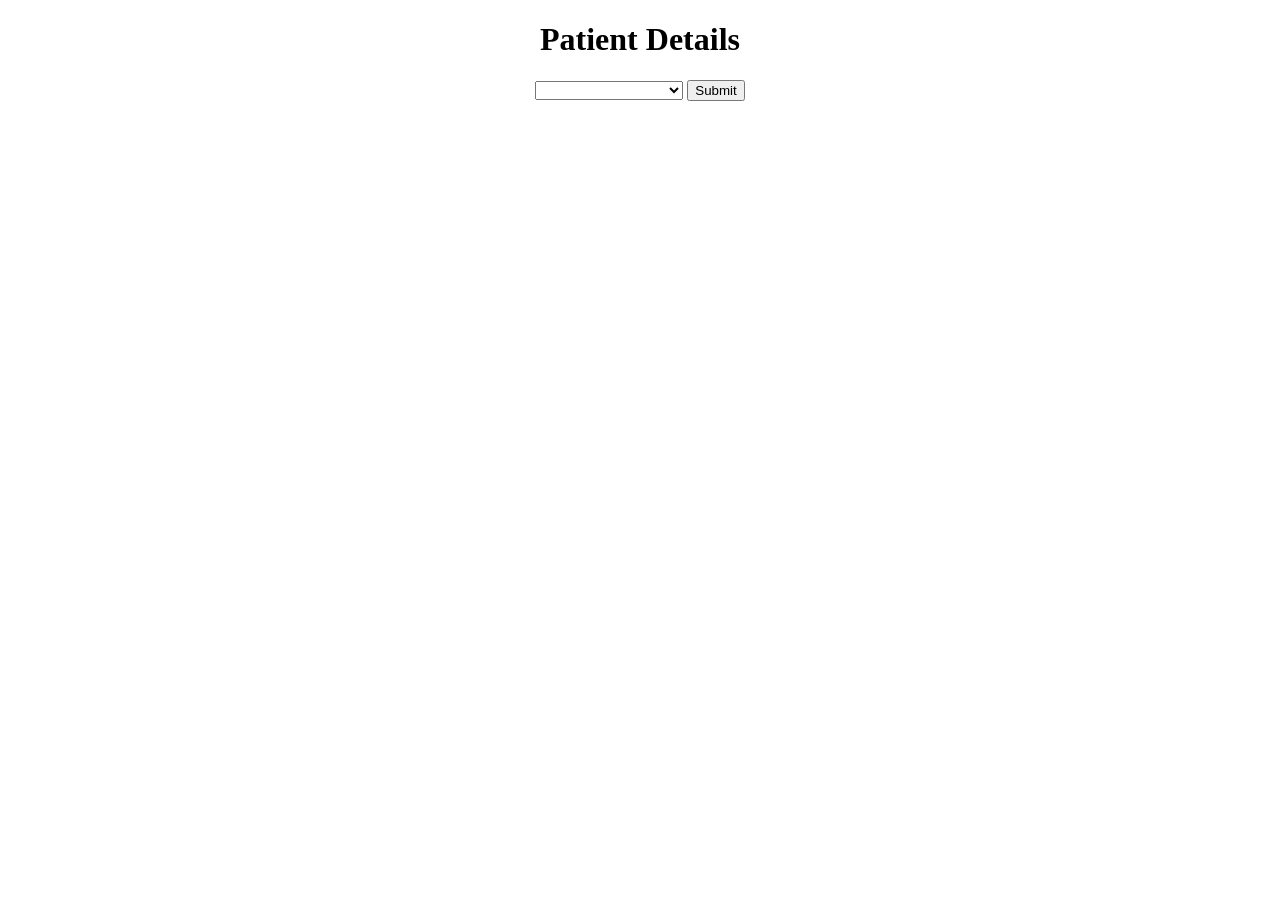
==== medQueueProj/index.html @ 89f93660 "Add files via upload" ====
<!DOCTYPE html>
<html lang="en">
<head>
    <meta charset="UTF-8">
    <meta name="viewport" content="width=device-width, initial-scale=1.0">
    <title>MediQueue</title>
</head>
<body align = "center">
    <div class = "patient"> </div>
    <h1> Patient Details</h1>
    <select>
        <option value="none"> </option>
        <option value="priority">PWD / Senior Citizen </option>
    </select>
    <button> Submit</button>

    
</body>
</html>
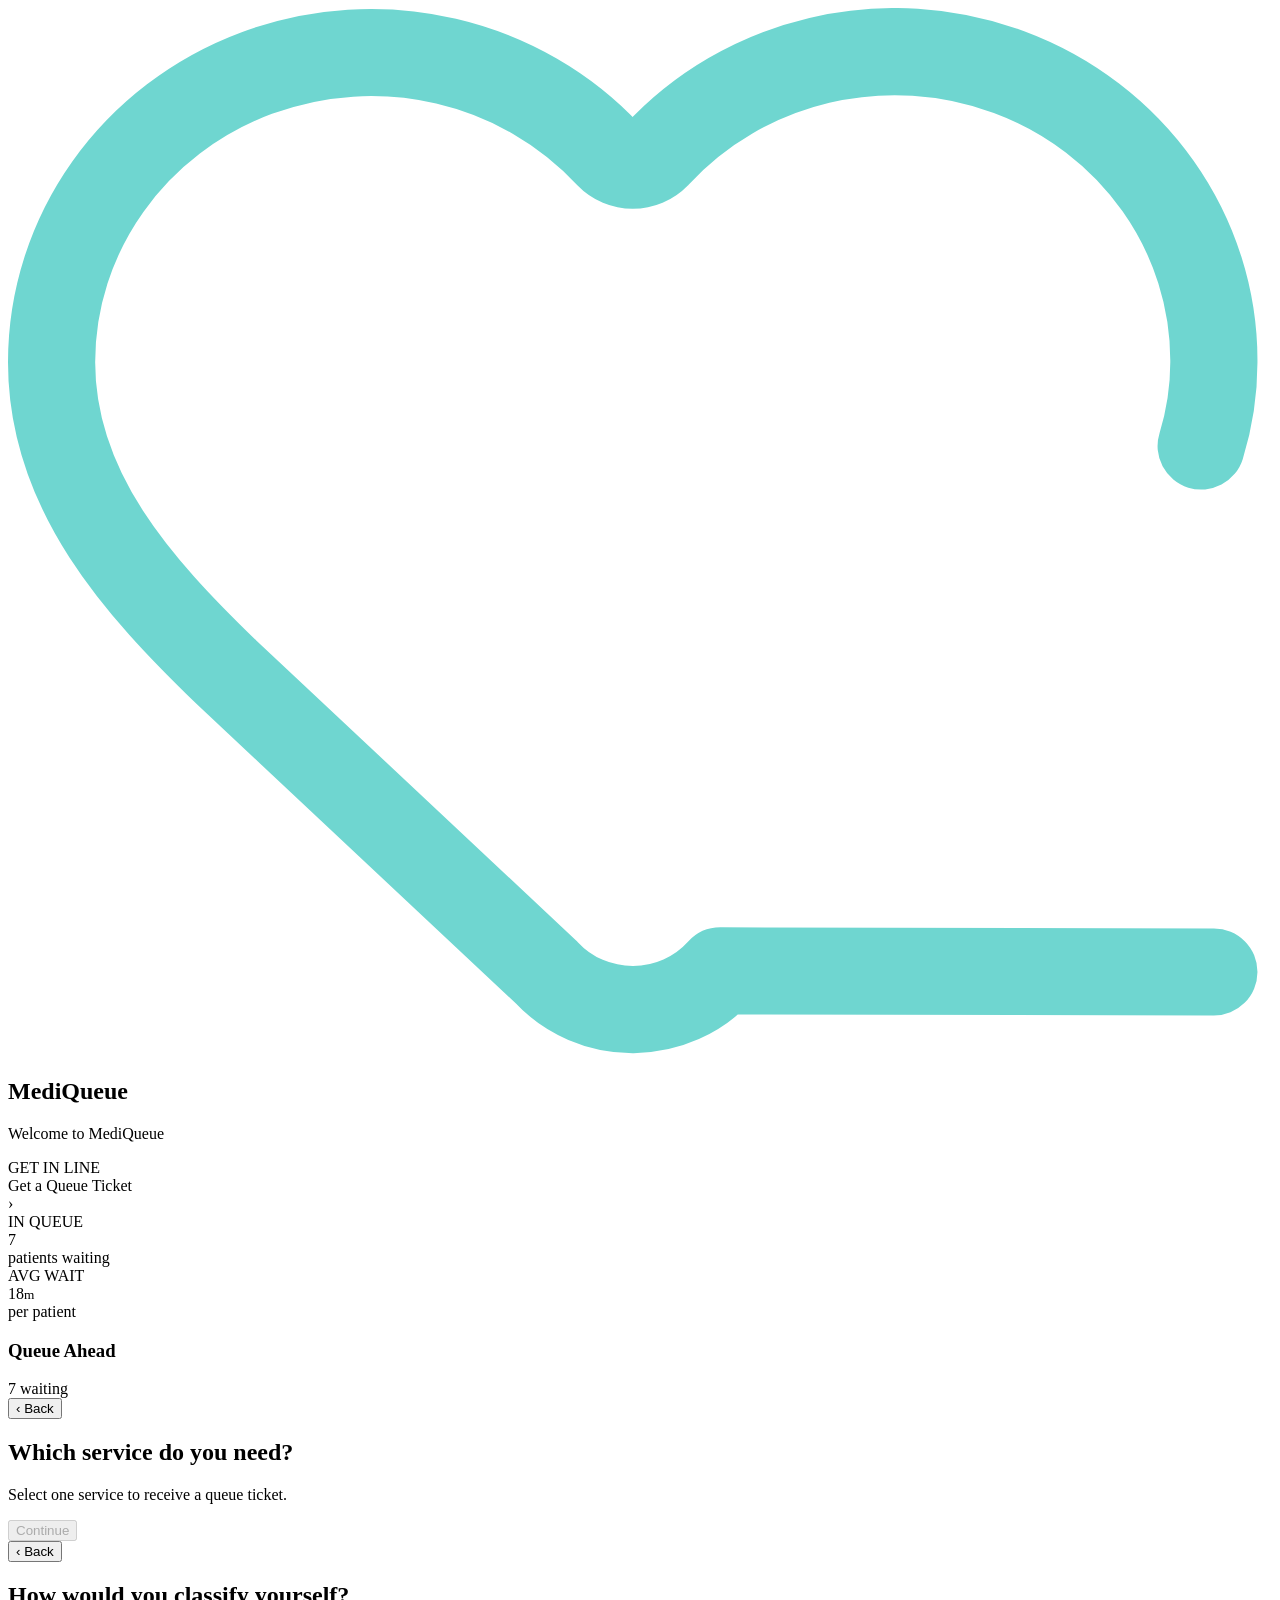
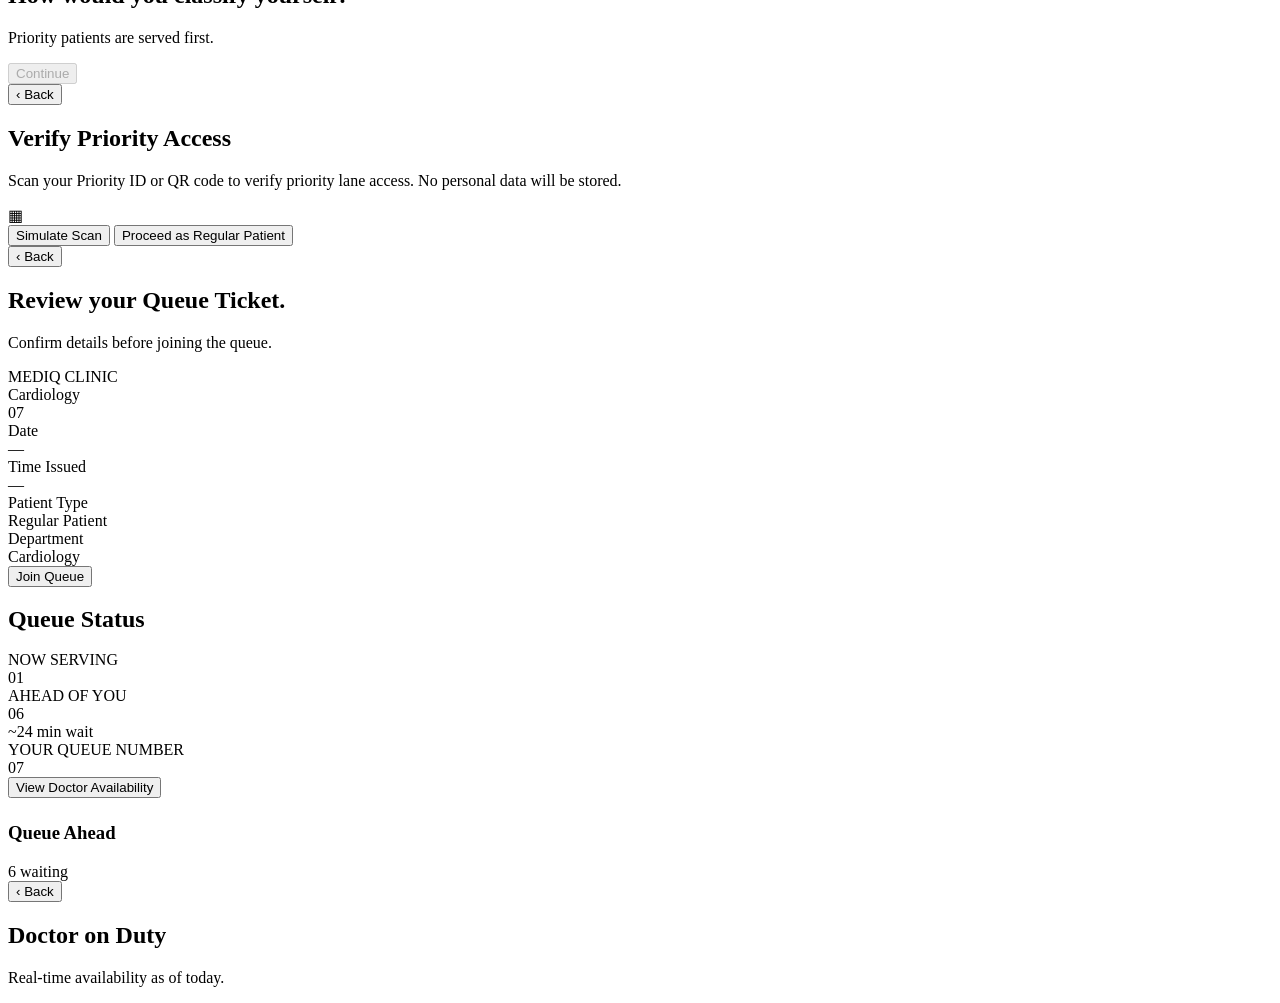
==== commit 2553c9bd: "Rename patientUI to index.html" ====
--- a/medQueueProj/index.html
+++ b/medQueueProj/index.html
@@ -1,19 +1,137 @@
 <!DOCTYPE html>
 <html lang="en">
 <head>
-    <meta charset="UTF-8">
-    <meta name="viewport" content="width=device-width, initial-scale=1.0">
-    <title>MediQueue</title>
+  <meta charset="UTF-8">
+  <meta name="viewport" content="width=device-width, initial-scale=1.0">
+  <title>MediQueue</title>
+  <link rel="stylesheet" href="style.css">
 </head>
-<body align = "center">
-    <div class = "patient"> </div>
-    <h1> Patient Details</h1>
-    <select>
-        <option value="none"> </option>
-        <option value="priority">PWD / Senior Citizen </option>
-    </select>
-    <button> Submit</button>
+<body>
+<div class="app">
+<section class="screen active" id="screen-home">
+    <div class="logo-row">
+      <div class="heart-mark">
+        <svg viewBox="0 0 58 48" fill="none" xmlns="http://www.w3.org/2000/svg">
+          <path class="heart-stroke" d="M54.7493 20.0992C55.1358 18.8504 55.3325 17.5538 55.3333 16.2501C55.3475 13.369 54.4556 10.5521 52.7763 8.17431C51.097 5.79648 48.71 3.9705 45.933 2.9394C43.156 1.90829 40.1207 1.72097 37.231 2.40237C34.3414 3.08376 31.7345 4.60156 29.7573 6.75373C29.6176 6.89843 29.4487 7.01379 29.2611 7.09266C29.0735 7.17153 28.8712 7.21223 28.6667 7.21223C28.4622 7.21223 28.2598 7.17153 28.0722 7.09266C27.8846 7.01379 27.7157 6.89843 27.576 6.75373C25.5926 4.61545 22.9863 3.11031 20.1014 2.43709C17.2164 1.76388 14.1885 1.95426 11.4176 2.98309C8.64671 4.01193 6.26313 5.83082 4.58169 8.19953C2.90025 10.5682 2.00005 13.3753 2 16.2501C2 22.1917 6 26.5834 10 30.4584L24.688 44.2327C25.1921 44.7794 25.8105 45.216 26.5021 45.5134C27.1937 45.8107 27.9428 45.9621 28.6994 45.9575C29.4561 45.9528 30.2031 45.7923 30.8908 45.4864C31.5785 45.1806 32.1911 44.7365 32.688 44.1836L55.3333 44.2327"
+            stroke="#6FD6D0" stroke-width="4" stroke-linecap="round" stroke-linejoin="round"/>
+        </svg>
+      </div>
+      <h1 class="wordmark-text">MediQueue</h1>
+    </div>
+        <p class="home-eyebrow" id="home-eyebrow">Welcome to MediQueue</p>
+<div class="action-card glass" onclick="goTo('service')">
+      <div>
+        <div class="label">GET IN LINE</div>
+        <div class="headline">Get a Queue Ticket</div>
+      </div>
+      <div class="arrow-circle">›</div>
+    </div>
+     <div class="stats-row">
+      <div class="stat-card stat-dark">
+        <div class="label">IN QUEUE</div>
+        <div class="value">7</div>
+        <div class="sub">patients waiting</div>
+      </div>
+      <div class="stat-card stat-dark">
+        <div class="label">AVG WAIT</div>
+        <div class="value">18<small>m</small></div>
+        <div class="sub">per patient</div>
+      </div>
+    </div>
+    <div class="queue-head"><h3>Queue Ahead</h3><span>7 waiting</span></div>
+    <div id="home-queue-list" style="width:100%;"></div>
+  </section>
+ <section class="screen" id="screen-service">
+    <div class="screen-body">
+      <button class="back-link" onclick="goTo('home')">‹ Back</button>
+      <div class="stepper-mount" data-step="service"></div>
+      <h1 class="title">Which service do you need?</h1>
+      <p class="subtitle">Select one service to receive a queue ticket.</p>
+      <div class="option-grid" id="service-grid"></div>
+      <button class="btn-primary" id="service-continue" disabled onclick="goTo('classification')">Continue</button>
+    </div>
+    <div class="clinic-footer" id="footer-2"></div>
+  </section>
+   <section class="screen" id="screen-classification">
+    <div class="screen-body">
+      <button class="back-link" onclick="goTo('service')">‹ Back</button>
+      <div class="stepper-mount" data-step="type"></div>
+      <h1 class="title">How would you classify yourself?</h1>
+      <p class="subtitle">Priority patients are served first.</p>
+      <div id="classification-list"></div>
+      <button class="btn-primary" id="classification-continue" disabled onclick="classificationContinue()">Continue</button>
+    </div>
+    <div class="clinic-footer" id="footer-3"></div>
+  </section>
 
-    
-</body>
-</html>+   <section class="screen" id="screen-verify">
+    <div class="screen-body">
+      <button class="back-link" onclick="goTo('classification')">‹ Back</button>
+      <div class="stepper-mount" data-step="verify"></div>
+      <h1 class="title">Verify Priority Access</h1>
+      <p class="subtitle">Scan your Priority ID or QR code to verify priority lane access. No personal data will be stored.</p>
+      <div class="scanner-box">
+        <div class="corner tl"></div><div class="corner tr"></div>
+        <div class="corner bl"></div><div class="corner br"></div>
+        <div class="center-icon">▦</div>
+      </div>
+      <div class="scan-status" id="scan-status"></div>
+      <button class="btn-primary" onclick="simulateScan()">Simulate Scan</button>
+      <button class="btn-secondary" onclick="goTo('review')">Proceed as Regular Patient</button>
+    </div>
+    <div class="clinic-footer" id="footer-4"></div>
+  </section>
+
+  <section class="screen" id="screen-review">
+    <div class="screen-body">
+      <button class="back-link" id="review-back" onclick="goBackFromReview()">‹ Back</button>
+      <div class="stepper-mount" data-step="ticket"></div>
+      <h1 class="title">Review your Queue Ticket.</h1>
+      <p class="subtitle">Confirm details before joining the queue.</p>
+      <div class="ticket-card">
+        <div class="clinic">MEDIQ CLINIC</div>
+        <div class="svc-row">
+          <div class="svc-name" id="ticket-service">Cardiology</div>
+          <div class="qnum">07</div>
+        </div>
+        <div class="ticket-grid">
+          <div><div class="k">Date</div><div class="v" id="ticket-date">—</div></div>
+          <div><div class="k">Time Issued</div><div class="v" id="ticket-time">—</div></div>
+          <div><div class="k">Patient Type</div><div class="v" id="ticket-type">Regular Patient</div></div>
+          <div><div class="k">Department</div><div class="v" id="ticket-dept">Cardiology</div></div>
+        </div>
+      </div>
+      <button class="btn-primary" onclick="goTo('status')">Join Queue</button>
+    </div>
+    <div class="clinic-footer" id="footer-5"></div>
+  </section>
+
+<section class="screen" id="screen-status">
+    <div class="screen-body">
+      <h1 class="title" style="margin-bottom:18px;">Queue Status</h1>
+      <div class="status-row">
+        <div class="now-serving-card stat-dark"><div class="label">NOW SERVING</div><div class="val">01</div></div>
+        <div class="ahead-card stat-dark"><div class="label">AHEAD OF YOU</div><div class="val">06</div><div class="sub">~24 min wait</div></div>
+      </div>
+      <div class="queue-badge glass">
+        <div class="label">YOUR QUEUE NUMBER</div>
+        <div class="num">07</div>
+      </div>
+      <button class="btn-primary" onclick="goTo('doctors')">View Doctor Availability</button>
+      <div class="queue-head" style="margin-top:24px;"><h3>Queue Ahead</h3><span>6 waiting</span></div>
+      <div id="status-queue-list"></div>
+    </div>
+    <div class="clinic-footer" id="footer-6"></div>
+  </section>
+
+<section class="screen" id="screen-doctors">
+    <div class="screen-body">
+      <button class="back-link" onclick="goTo('status')">‹ Back</button>
+      <h1 class="title">Doctor on Duty</h1>
+      <p class="subtitle">Real-time availability as of today.</p>
+      <div class="doctor-grid" id="doctor-grid"></div>
+    </div>
+    <div class="clinic-footer" id="footer-7"></div>
+  </section>
+
+</div>
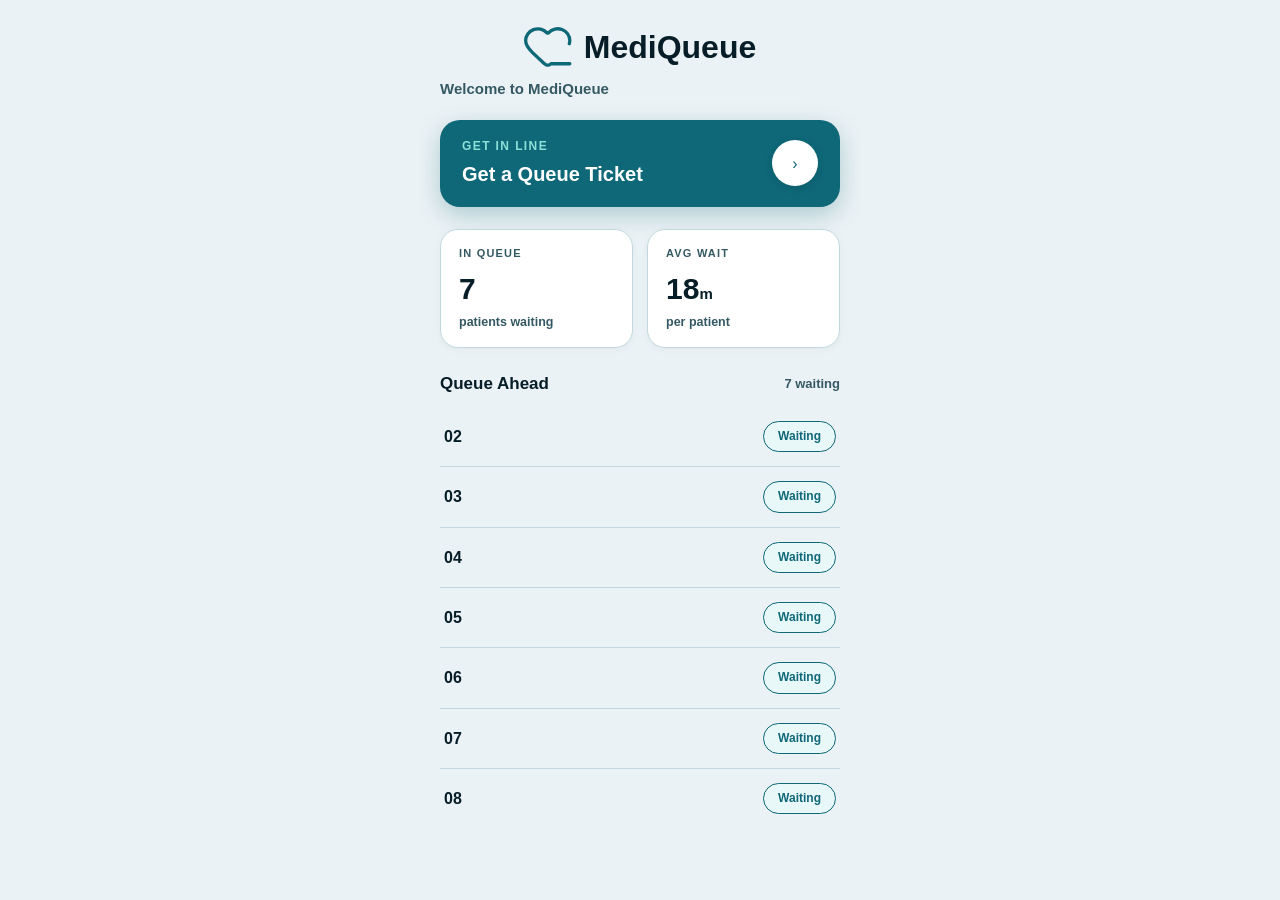
==== commit 4328316a: "script tag" ====
--- a/medQueueProj/index.html
+++ b/medQueueProj/index.html
@@ -135,3 +135,6 @@
   </section>
 
 </div>
+<script src="script.js"></script>
+</body>
+</html>
--- a/medQueueProj/style.css
+++ b/medQueueProj/style.css
@@ -0,0 +1,792 @@
+:root {
+  /* Canvas & Backgrounds */
+  --app-bg: #ebf2f5;             /* Unified soft cool gray-teal canvas */
+  
+  /* Cards & Surfaces */
+  --card-bg: #FFFFFF;             /* Pure white for functional containers */
+  --card-border: #C2D8DE;         /* Soft slate boundaries */
+  --card-shadow: 0 4px 16px rgba(7, 29, 39, 0.06);
+  --card-selected-bg: #EAF7F6;
+  
+  /* High-Contrast Typography */
+  --text-main: #071D27;           /* Deep navy (WCAG AAA contrast) */
+  --text-sub: #355963;            /* Dark slate for secondary text */
+  --text-inverse: #FFFFFF;        /* Pure white for dark buttons/headers */
+  
+  /* Brand & Status Colors */
+  --accent-teal: #0E6878;         /* Primary deep teal */
+  --accent-bright: #00A396;       /* High-contrast cyan highlight */
+  --cta-bg: #0E6878;              /* Hero background for primary CTA */
+  --cta-hover: #095260;
+  --priority-orange: #B85C00;     
+  --priority-bg: #FFF4E8;
+  --ondone-green: #11783F;        
+  --ondone-bg: #EAFCEF;
+  --focus-ring: #0E6878;
+}
+
+* {
+  box-sizing: border-box;
+  margin: 0;
+  padding: 0;
+}
+
+html, body {
+  height: 100%;
+  font-family: -apple-system, BlinkMacSystemFont, "Segoe UI", Roboto, Oxygen, sans-serif;
+  line-height: 1.45;
+  -webkit-font-smoothing: antialiased;
+}
+
+body {
+  background: #ebf2f5;
+  color: var(--text-main);
+  min-height: 100dvh;
+  display: flex;
+  justify-content: center;
+}
+
+.app {
+  width: 100%;
+  max-width: 440px;
+  min-height: 100dvh;
+  position: relative;
+  overflow: hidden;
+  background: var(--app-bg);
+}
+
+.screen {
+  display: none;
+  min-height: 100dvh;
+  padding: 20px 20px 28px;
+  flex-direction: column;
+  animation: fadeSlide .28s cubic-bezier(0.16, 1, 0.3, 1);
+}
+
+.screen.active {
+  display: flex;
+}
+
+@keyframes fadeSlide {
+  from { opacity: 0; transform: translateX(12px); }
+  to { opacity: 1; transform: translateX(0); }
+}
+
+.screen-body {
+  flex: 1;
+}
+
+/* Header Bar (Screens 2–7) */
+.brand-header {
+  display: flex;
+  align-items: center;
+  gap: 10px;
+  padding: 12px 18px;
+  background: #071D27;
+  border-radius: 16px;
+  margin-bottom: 20px;
+  box-shadow: 0 4px 12px rgba(0, 0, 0, 0.15);
+}
+
+.brand-header .heart-icon {
+  width: 24px;
+  height: 20px;
+}
+
+.brand-header .brand-title {
+  font-size: 17px;
+  font-weight: 800;
+  color: #FFFFFF;
+  letter-spacing: -0.2px;
+}
+
+.brand-header .brand-title span {
+  color: #6FD6D0;
+}
+
+/* Navigation & Interactive States */
+button:focus-visible, .option-card:focus-visible, .radio-card:focus-visible, .action-card:focus-visible {
+  outline: 3px solid var(--focus-ring);
+  outline-offset: 3px;
+}
+
+.btn-primary:active, .btn-secondary:active, .option-card:active, .radio-card:active, .action-card:active {
+  transform: scale(0.98);
+}
+
+.back-link {
+  background: none;
+  border: none;
+  color: var(--accent-teal);
+  font-size: 15px;
+  display: inline-flex;
+  align-items: center;
+  gap: 6px;
+  margin-bottom: 16px;
+  cursor: pointer;
+  font-weight: 800;
+  padding: 6px 0;
+  min-height: 42px;
+}
+
+/* Stepper */
+.stepper {
+  display: flex;
+  align-items: center;
+}
+
+.step {
+  width: 32px;
+  height: 32px;
+  border-radius: 50%;
+  background: #FFFFFF;
+  border: 2.5px solid var(--card-border);
+  color: var(--text-sub);
+  font-size: 14px;
+  font-weight: 800;
+  display: flex;
+  align-items: center;
+  justify-content: center;
+  flex-shrink: 0;
+}
+
+.step.active {
+  background: var(--accent-teal);
+  border-color: var(--accent-teal);
+  color: #FFFFFF;
+  box-shadow: 0 0 0 4px rgba(14, 104, 120, 0.18);
+}
+
+.step.done {
+  background: #071D27;
+  border-color: #071D27;
+  color: #FFFFFF;
+}
+
+.step-line {
+  flex: 1;
+  height: 3px;
+  background: var(--card-border);
+  margin: 0 4px;
+}
+
+.step-line.done {
+  background: var(--accent-teal);
+}
+
+.step-labels {
+  display: flex;
+  justify-content: space-between;
+  margin-top: 8px;
+  margin-bottom: 24px;
+}
+
+.step-labels span {
+  flex: 1;
+  font-size: 11px;
+  color: var(--text-sub);
+  font-weight: 800;
+  letter-spacing: .3px;
+  text-transform: uppercase;
+  text-align: center;
+}
+
+/* Typography Defaults */
+h1.title {
+  font-size: 26px;
+  font-weight: 800;
+  line-height: 1.2;
+  margin-bottom: 8px;
+  color: var(--text-main);
+  letter-spacing: -0.3px;
+}
+
+p.subtitle {
+  font-size: 15px;
+  color: var(--text-sub);
+  margin-bottom: 24px;
+  font-weight: 600;
+}
+
+/* Buttons */
+.btn-primary {
+  width: 100%;
+  min-height: 54px;
+  padding: 14px 20px;
+  border: none;
+  border-radius: 16px;
+  background: var(--accent-teal);
+  color: #FFFFFF;
+  font-weight: 800;
+  font-size: 16px;
+  cursor: pointer;
+  transition: background .15s, transform .1s;
+  display: flex;
+  align-items: center;
+  justify-content: center;
+  box-shadow: 0 4px 16px rgba(14, 104, 120, 0.25);
+}
+
+.btn-primary:disabled {
+  background: #B0C4C8;
+  color: #FFFFFF;
+  opacity: 0.7;
+  cursor: not-allowed;
+  box-shadow: none;
+}
+
+.btn-secondary {
+  width: 100%;
+  min-height: 52px;
+  padding: 14px 20px;
+  border-radius: 16px;
+  margin-top: 12px;
+  background: #FFFFFF;
+  border: 2px solid var(--card-border);
+  color: var(--text-main);
+  font-weight: 800;
+  font-size: 15px;
+  cursor: pointer;
+  transition: background .15s, transform .1s;
+  display: flex;
+  align-items: center;
+  justify-content: center;
+}
+
+.clinic-footer {
+  text-align: center;
+  font-size: 12px;
+  color: var(--text-sub);
+  padding-top: 24px;
+  font-weight: 600;
+}
+
+/* ---------- Screen 1: Home ---------- */
+#screen-home {
+  padding-top: 24px;
+  align-items: center;
+  background: var(--app-bg);
+}
+
+.logo-row {
+  display: flex;
+  align-items: center;
+  gap: 12px;
+  margin-bottom: 4px;
+}
+
+.heart-mark {
+  width: 48px;
+  height: 40px;
+  flex-shrink: 0;
+}
+
+.heart-mark svg {
+  width: 100%;
+  height: 100%;
+  display: block;
+}
+
+.heart-stroke {
+  stroke: var(--accent-teal);
+  stroke-dasharray: 210;
+  stroke-dashoffset: 210;
+  animation: drawHeart 1.2s cubic-bezier(.65, 0, .35, 1) forwards;
+}
+
+@keyframes drawHeart {
+  to { stroke-dashoffset: 0; }
+}
+
+.wordmark-text {
+  font-size: 32px;
+  font-weight: 800;
+  color: var(--text-main);
+  opacity: 0;
+  transform: translateY(6px);
+  animation: revealText 0.5s ease 1.2s forwards;
+}
+
+.wordmark-text span {
+  color: var(--accent-bright);
+}
+
+@keyframes revealText {
+  to { opacity: 1; transform: translateY(0); }
+}
+
+#screen-home .home-eyebrow {
+  opacity: 0;
+  font-size: 15px;
+  color: var(--text-sub);
+  margin: 4px 0 20px;
+  align-self: flex-start;
+  font-weight: 700;
+  animation: riseIn .6s ease 1.4s forwards;
+}
+
+@keyframes riseIn {
+  from { opacity: 0; transform: translateY(8px); }
+  to { opacity: 1; transform: translateY(0); }
+}
+
+/* Primary Action CTA (Get Queue Focal Point) */
+.action-card {
+  width: 100%;
+  min-height: 80px;
+  border-radius: 20px;
+  padding: 18px 22px;
+  display: flex;
+  align-items: center;
+  justify-content: space-between;
+  margin-bottom: 22px;
+  cursor: pointer;
+  background: var(--cta-bg);
+  border: none;
+  box-shadow: 0 8px 24px rgba(14, 104, 120, 0.28);
+  transition: background .15s, transform .12s ease;
+}
+
+.action-card:hover {
+  background: var(--cta-hover);
+}
+
+.action-card .label {
+  font-size: 12px;
+  letter-spacing: 1.4px;
+  color: #8DE0D8;
+  font-weight: 800;
+  margin-bottom: 4px;
+}
+
+.action-card .headline {
+  font-size: 20px;
+  font-weight: 800;
+  color: #FFFFFF;
+}
+
+.action-card .arrow-circle {
+  width: 46px;
+  height: 46px;
+  border-radius: 50%;
+  background: #FFFFFF;
+  color: var(--accent-teal);
+  display: flex;
+  align-items: center;
+  justify-content: center;
+  flex-shrink: 0;
+  box-shadow: 0 2px 8px rgba(0, 0, 0, 0.12);
+}
+
+/* De-emphasized Stats Elements */
+.stats-row {
+  display: flex;
+  gap: 14px;
+  margin-bottom: 24px;
+  width: 100%;
+}
+
+.stat-card {
+  flex: 1;
+  border-radius: 18px;
+  padding: 16px 18px;
+  background: var(--card-bg);
+  border: 1.5px solid var(--card-border);
+  box-shadow: 0 2px 8px rgba(7, 29, 39, 0.04);
+}
+
+.stat-card .label {
+  font-size: 11px;
+  letter-spacing: 1.2px;
+  color: var(--text-sub);
+  font-weight: 800;
+  margin-bottom: 6px;
+}
+
+.stat-card .value {
+  font-size: 30px;
+  font-weight: 800;
+  color: var(--text-main);
+}
+
+.stat-card .value small {
+  font-size: 15px;
+  font-weight: 700;
+}
+
+.stat-card .sub {
+  font-size: 12.5px;
+  color: var(--text-sub);
+  margin-top: 2px;
+  font-weight: 600;
+}
+
+/* Queue List Section */
+.queue-head {
+  display: flex;
+  justify-content: space-between;
+  align-items: center;
+  margin-bottom: 10px;
+  width: 100%;
+}
+
+.queue-head h3 {
+  font-size: 17px;
+  font-weight: 800;
+  color: var(--text-main);
+}
+
+.queue-head span {
+  font-size: 13px;
+  color: var(--text-sub);
+  font-weight: 700;
+}
+
+.ticket-row {
+  display: flex;
+  justify-content: space-between;
+  align-items: center;
+  padding: 14px 4px;
+  border-bottom: 1.5px solid var(--card-border);
+  font-size: 16px;
+  font-weight: 800;
+  color: var(--text-main);
+  background: transparent;
+  box-shadow: none;
+  margin-bottom: 0;
+  border-radius: 0;
+}
+
+.ticket-row:last-child {
+  border-bottom: none;
+}
+
+.pill {
+  font-size: 12px;
+  font-weight: 800;
+  padding: 6px 14px;
+  border-radius: 20px;
+}
+
+.pill-waiting {
+  background: #E8F7F8;
+  color: var(--accent-teal);
+  border: 1.5px solid var(--accent-teal);
+}
+
+.pill-ondone {
+  background: var(--ondone-bg);
+  color: var(--ondone-green);
+  border: 1.5px solid var(--ondone-green);
+}
+
+.pill-priority {
+  background: var(--priority-bg);
+  color: var(--priority-orange);
+  border: 1.5px solid var(--priority-orange);
+}
+
+/* ---------- Screen 2: Service Selection ---------- */
+.option-grid {
+  display: grid;
+  grid-template-columns: 1fr 1fr;
+  gap: 14px;
+  margin-bottom: 26px;
+}
+
+.option-card {
+  background: var(--card-bg);
+  border: 2px solid var(--card-border);
+  border-radius: 18px;
+  padding: 18px 16px;
+  cursor: pointer;
+  box-shadow: var(--card-shadow);
+  transition: border-color .15s, background .15s, transform .1s;
+  min-height: 104px;
+}
+
+.option-card .icon {
+  font-size: 24px;
+  margin-bottom: 10px;
+  color: var(--accent-teal);
+}
+
+.option-card .name {
+  font-size: 15.5px;
+  font-weight: 800;
+  margin-bottom: 4px;
+  color: var(--text-main);
+}
+
+.option-card .meta {
+  font-size: 13px;
+  color: var(--text-sub);
+  font-weight: 700;
+}
+
+.option-card.selected {
+  border-color: var(--accent-teal);
+  background: var(--card-selected-bg);
+  box-shadow: 0 4px 16px rgba(14, 104, 120, 0.15);
+}
+
+/* ---------- Screen 3: Classification ---------- */
+.radio-card {
+  display: flex;
+  justify-content: space-between;
+  align-items: center;
+  background: var(--card-bg);
+  border: 2px solid var(--card-border);
+  border-radius: 18px;
+  padding: 18px;
+  margin-bottom: 14px;
+  cursor: pointer;
+  box-shadow: var(--card-shadow);
+  transition: border-color .15s, background .15s, transform .1s;
+  min-height: 68px;
+}
+
+.radio-card .name {
+  font-size: 16px;
+  font-weight: 800;
+  margin-bottom: 6px;
+  color: var(--text-main);
+}
+
+.radio-dot {
+  width: 24px;
+  height: 24px;
+  border-radius: 50%;
+  border: 2.5px solid var(--card-border);
+  flex-shrink: 0;
+  margin-left: 14px;
+  position: relative;
+  background: #FFFFFF;
+}
+
+.radio-card.selected {
+  border-color: var(--accent-teal);
+  background: var(--card-selected-bg);
+}
+
+.radio-card.selected .radio-dot {
+  border-color: var(--accent-teal);
+}
+
+.radio-card.selected .radio-dot::after {
+  content: "";
+  position: absolute;
+  inset: 4px;
+  border-radius: 50%;
+  background: var(--accent-teal);
+}
+
+/* ---------- Screen 4: Verification ---------- */
+.scanner-box {
+  width: 220px;
+  height: 220px;
+  margin: 12px auto 28px;
+  position: relative;
+  background: var(--card-bg);
+  border: 2px solid var(--card-border);
+  border-radius: 22px;
+  box-shadow: var(--card-shadow);
+}
+
+.scanner-box .corner {
+  position: absolute;
+  width: 28px;
+  height: 28px;
+}
+
+.scanner-box .tl { top: 12px; left: 12px; border-top: 4px solid var(--accent-teal); border-left: 4px solid var(--accent-teal); border-radius: 6px 0 0 0; }
+.scanner-box .tr { top: 12px; right: 12px; border-top: 4px solid var(--accent-teal); border-right: 4px solid var(--accent-teal); border-radius: 0 6px 0 0; }
+.scanner-box .bl { bottom: 12px; left: 12px; border-bottom: 4px solid var(--accent-teal); border-left: 4px solid var(--accent-teal); border-radius: 0 0 0 6px; }
+.scanner-box .br { bottom: 12px; right: 12px; border-bottom: 4px solid var(--accent-teal); border-right: 4px solid var(--accent-teal); border-radius: 0 0 6px 0; }
+
+.scanner-box .center-icon {
+  position: absolute;
+  inset: 0;
+  display: flex;
+  align-items: center;
+  justify-content: center;
+  font-size: 36px;
+  color: var(--accent-teal);
+}
+
+.scan-status {
+  text-align: center;
+  font-size: 15px;
+  color: var(--accent-teal);
+  font-weight: 800;
+  min-height: 22px;
+  margin: -14px 0 20px;
+}
+
+/* ---------- Screen 5: Review Ticket ---------- */
+.ticket-card {
+  background: var(--card-bg);
+  border: 2.5px solid var(--card-border);
+  border-radius: 24px;
+  padding: 26px;
+  margin-bottom: 26px;
+  box-shadow: 0 8px 24px rgba(7, 29, 39, 0.08);
+}
+
+.ticket-card .clinic {
+  font-size: 12px;
+  letter-spacing: 1.4px;
+  color: var(--text-sub);
+  font-weight: 800;
+  margin-bottom: 16px;
+}
+
+.ticket-card .svc-row {
+  display: flex;
+  justify-content: space-between;
+  align-items: baseline;
+  margin-bottom: 24px;
+  border-bottom: 2px dashed var(--card-border);
+  padding-bottom: 16px;
+}
+
+.ticket-card .svc-name {
+  font-size: 24px;
+  font-weight: 800;
+  color: var(--text-main);
+}
+
+.ticket-card .qnum {
+  font-size: 46px;
+  font-weight: 800;
+  color: var(--accent-teal);
+}
+
+.ticket-grid {
+  display: grid;
+  grid-template-columns: 1fr 1fr;
+  gap: 18px;
+}
+
+.ticket-grid .k {
+  font-size: 11.5px;
+  color: var(--text-sub);
+  text-transform: uppercase;
+  letter-spacing: 1px;
+  margin-bottom: 4px;
+  font-weight: 800;
+}
+
+.ticket-grid .v {
+  font-size: 16px;
+  font-weight: 800;
+  color: var(--text-main);
+}
+
+/* ---------- Screen 6: Queue Status ---------- */
+.status-row {
+  display: flex;
+  gap: 14px;
+  margin-bottom: 24px;
+}
+
+.now-serving-card, .ahead-card {
+  flex: 1;
+  border-radius: 20px;
+  padding: 20px;
+  background: #071D27;
+  border: 2px solid #1E6E7E;
+  color: #FFFFFF;
+}
+
+.now-serving-card .label, .ahead-card .label {
+  font-size: 11px;
+  font-weight: 800;
+  letter-spacing: 1px;
+  color: #A2C8CC;
+  margin-bottom: 6px;
+}
+
+.now-serving-card .val, .ahead-card .val {
+  font-size: 32px;
+  font-weight: 800;
+  color: #FFFFFF;
+}
+
+.ahead-card .sub {
+  font-size: 12.5px;
+  color: #A2C8CC;
+  font-weight: 600;
+}
+
+.queue-badge {
+  width: 220px;
+  height: 220px;
+  border-radius: 50%;
+  margin: 8px auto 26px;
+  display: flex;
+  flex-direction: column;
+  align-items: center;
+  justify-content: center;
+  background: var(--card-bg);
+  border: 3.5px solid var(--accent-teal);
+  box-shadow: 0 8px 24px rgba(14, 104, 120, 0.18);
+}
+
+.queue-badge .label {
+  font-size: 11.5px;
+  letter-spacing: 1.4px;
+  color: var(--text-sub);
+  font-weight: 800;
+  margin-bottom: 8px;
+}
+
+.queue-badge .num {
+  font-size: 56px;
+  font-weight: 800;
+  color: var(--accent-teal);
+}
+
+/* ---------- Screen 7: Doctor Availability ---------- */
+.doctor-grid {
+  display: grid;
+  grid-template-columns: 1fr 1fr;
+  gap: 14px;
+}
+
+.doctor-card {
+  background: var(--card-bg);
+  border: 2px solid var(--card-border);
+  border-radius: 18px;
+  padding: 18px 16px;
+  box-shadow: var(--card-shadow);
+}
+
+.doctor-card .avatar {
+  width: 44px;
+  height: 44px;
+  border-radius: 50%;
+  background: #EAF7F6;
+  border: 2px solid var(--accent-teal);
+  display: flex;
+  align-items: center;
+  justify-content: center;
+  font-size: 15px;
+  font-weight: 800;
+  margin-bottom: 12px;
+  color: var(--accent-teal);
+}
+
+.doctor-card .name {
+  font-size: 14.5px;
+  font-weight: 800;
+  margin-bottom: 3px;
+  color: var(--text-main);
+}
+
+.doctor-card .spec {
+  font-size: 12.5px;
+  color: var(--text-sub);
+  font-weight: 700;
+  margin-bottom: 12px;
+}
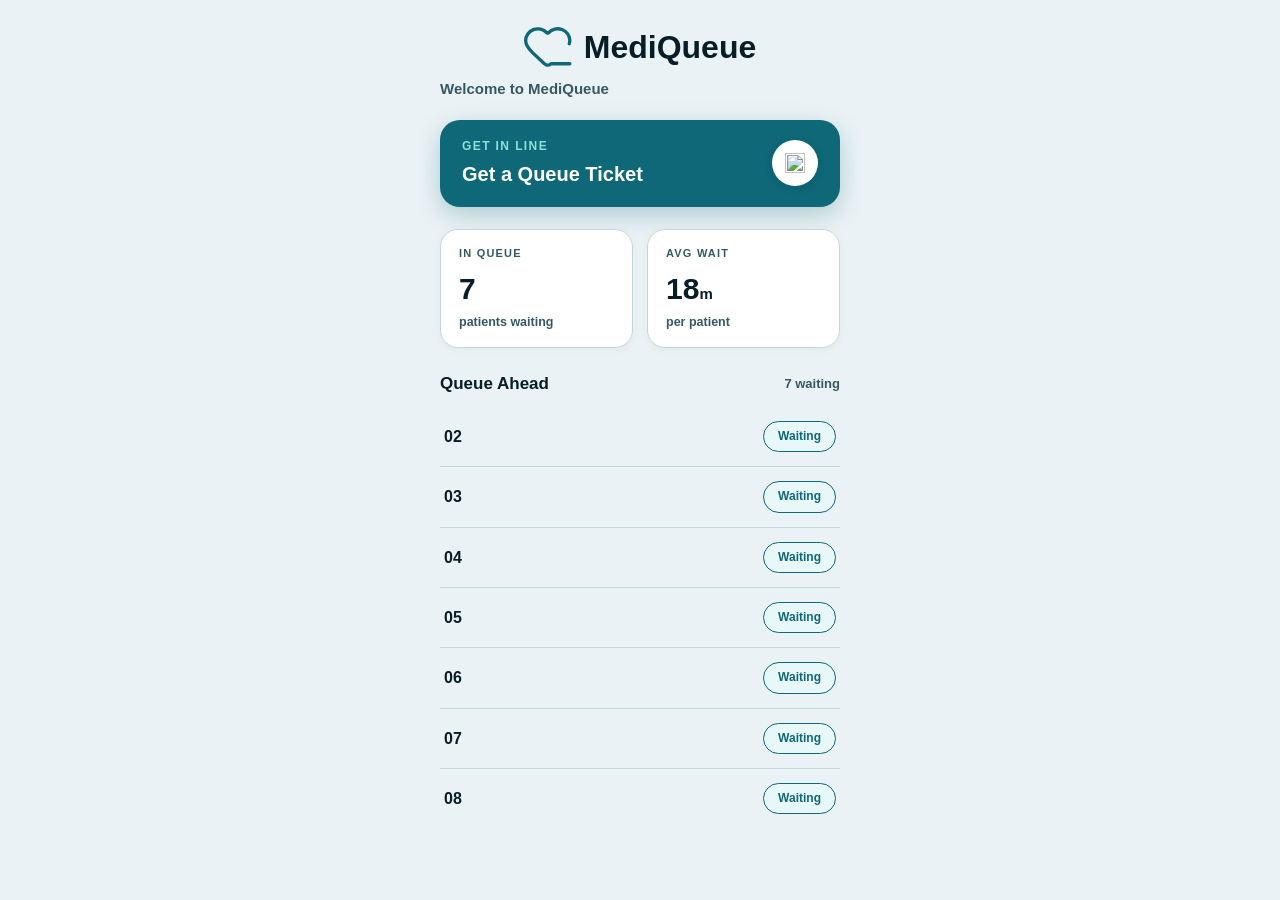
==== commit d3dec33d: "Update arrow indicator in index.html Replaced arrow character with an image for better accessibility" ====
--- a/medQueueProj/index.html
+++ b/medQueueProj/index.html
@@ -24,7 +24,9 @@
         <div class="label">GET IN LINE</div>
         <div class="headline">Get a Queue Ticket</div>
       </div>
-      <div class="arrow-circle">›</div>
+      <div class="arrow-circle" aria-hidden="true">
+      <img src="assets/icons/angle-right.svg" alt="" width="20" height="20">
+    </div>
     </div>
      <div class="stats-row">
       <div class="stat-card stat-dark">
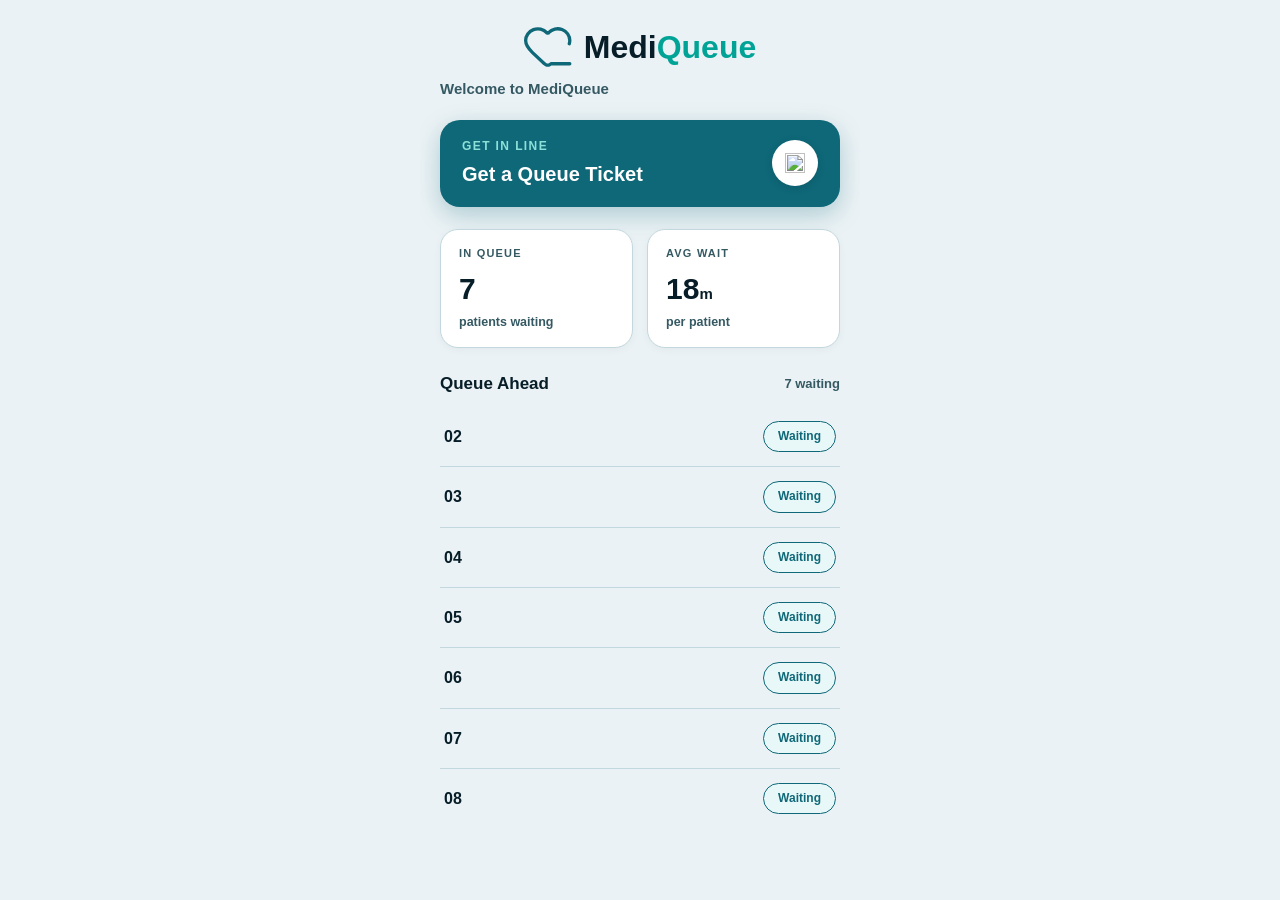
==== commit 6fdfc7dd: "Update index.html" ====
--- a/medQueueProj/index.html
+++ b/medQueueProj/index.html
@@ -7,85 +7,126 @@
   <link rel="stylesheet" href="style.css">
 </head>
 <body>
-<div class="app">
-<section class="screen active" id="screen-home">
+<main class="app">
+
+  <!-- ============ SCREEN 1: HOME ============ -->
+  <section class="screen active" id="screen-home" aria-label="Home Screen">
     <div class="logo-row">
-      <div class="heart-mark">
+      <div class="heart-mark" aria-hidden="true">
         <svg viewBox="0 0 58 48" fill="none" xmlns="http://www.w3.org/2000/svg">
           <path class="heart-stroke" d="M54.7493 20.0992C55.1358 18.8504 55.3325 17.5538 55.3333 16.2501C55.3475 13.369 54.4556 10.5521 52.7763 8.17431C51.097 5.79648 48.71 3.9705 45.933 2.9394C43.156 1.90829 40.1207 1.72097 37.231 2.40237C34.3414 3.08376 31.7345 4.60156 29.7573 6.75373C29.6176 6.89843 29.4487 7.01379 29.2611 7.09266C29.0735 7.17153 28.8712 7.21223 28.6667 7.21223C28.4622 7.21223 28.2598 7.17153 28.0722 7.09266C27.8846 7.01379 27.7157 6.89843 27.576 6.75373C25.5926 4.61545 22.9863 3.11031 20.1014 2.43709C17.2164 1.76388 14.1885 1.95426 11.4176 2.98309C8.64671 4.01193 6.26313 5.83082 4.58169 8.19953C2.90025 10.5682 2.00005 13.3753 2 16.2501C2 22.1917 6 26.5834 10 30.4584L24.688 44.2327C25.1921 44.7794 25.8105 45.216 26.5021 45.5134C27.1937 45.8107 27.9428 45.9621 28.6994 45.9575C29.4561 45.9528 30.2031 45.7923 30.8908 45.4864C31.5785 45.1806 32.1911 44.7365 32.688 44.1836L55.3333 44.2327"
-            stroke="#6FD6D0" stroke-width="4" stroke-linecap="round" stroke-linejoin="round"/>
-        </svg>
-      </div>
-      <h1 class="wordmark-text">MediQueue</h1>
-    </div>
-        <p class="home-eyebrow" id="home-eyebrow">Welcome to MediQueue</p>
-<div class="action-card glass" onclick="goTo('service')">
+            stroke="#0E6878" stroke-width="4" stroke-linecap="round" stroke-linejoin="round"/>
+        </svg>
+      </div>
+      <h1 class="wordmark-text">Medi<span>Queue</span></h1>
+    </div>
+
+    <p class="home-eyebrow" id="home-eyebrow">Welcome to MediQueue</p>
+
+    <!-- Focal Point Action Button -->
+    <div class="action-card" role="button" tabindex="0" onclick="goTo('service')" aria-label="Get a Queue Ticket">
       <div>
         <div class="label">GET IN LINE</div>
         <div class="headline">Get a Queue Ticket</div>
       </div>
       <div class="arrow-circle" aria-hidden="true">
-      <img src="assets/icons/angle-right.svg" alt="" width="20" height="20">
-    </div>
-    </div>
-     <div class="stats-row">
-      <div class="stat-card stat-dark">
+        <img src="assets/icons/angle-right.svg" alt="" width="20" height="20">
+      </div>
+    </div>
+
+    <div class="stats-row">
+      <div class="stat-card">
         <div class="label">IN QUEUE</div>
         <div class="value">7</div>
         <div class="sub">patients waiting</div>
       </div>
-      <div class="stat-card stat-dark">
+      <div class="stat-card">
         <div class="label">AVG WAIT</div>
         <div class="value">18<small>m</small></div>
         <div class="sub">per patient</div>
       </div>
     </div>
+
     <div class="queue-head"><h3>Queue Ahead</h3><span>7 waiting</span></div>
     <div id="home-queue-list" style="width:100%;"></div>
   </section>
- <section class="screen" id="screen-service">
-    <div class="screen-body">
+
+  <!-- ============ SCREEN 2: SERVICE SELECTION ============ -->
+  <section class="screen" id="screen-service" aria-label="Service Selection Screen">
+    <div class="screen-body">
+      <div class="brand-header">
+        <svg class="heart-icon" viewBox="0 0 58 48" fill="none" xmlns="http://www.w3.org/2000/svg">
+          <path d="M54.7493 20.0992C55.1358 18.8504 55.3325 17.5538 55.3333 16.2501C55.3475 13.369 54.4556 10.5521 52.7763 8.17431C51.097 5.79648 48.71 3.9705 45.933 2.9394C43.156 1.90829 40.1207 1.72097 37.231 2.40237C34.3414 3.08376 31.7345 4.60156 29.7573 6.75373C29.6176 6.89843 29.4487 7.01379 29.2611 7.09266C29.0735 7.17153 28.8712 7.21223 28.6667 7.21223C28.4622 7.21223 28.2598 7.17153 28.0722 7.09266C27.8846 7.01379 27.7157 6.89843 27.576 6.75373C25.5926 4.61545 22.9863 3.11031 20.1014 2.43709C17.2164 1.76388 14.1885 1.95426 11.4176 2.98309C8.64671 4.01193 6.26313 5.83082 4.58169 8.19953C2.90025 10.5682 2.00005 13.3753 2 16.2501C2 22.1917 6 26.5834 10 30.4584L24.688 44.2327C25.1921 44.7794 25.8105 45.216 26.5021 45.5134C27.1937 45.8107 27.9428 45.9621 28.6994 45.9575C29.4561 45.9528 30.2031 45.7923 30.8908 45.4864C31.5785 45.1806 32.1911 44.7365 32.688 44.1836L55.3333 44.2327" stroke="#6FD6D0" stroke-width="4.5" stroke-linecap="round" stroke-linejoin="round"/>
+        </svg>
+        <span class="brand-title">Medi<span>Queue</span></span>
+      </div>
+
       <button class="back-link" onclick="goTo('home')">‹ Back</button>
       <div class="stepper-mount" data-step="service"></div>
       <h1 class="title">Which service do you need?</h1>
       <p class="subtitle">Select one service to receive a queue ticket.</p>
-      <div class="option-grid" id="service-grid"></div>
+      <div class="option-grid" id="service-grid" role="radiogroup" aria-label="Medical Services"></div>
       <button class="btn-primary" id="service-continue" disabled onclick="goTo('classification')">Continue</button>
     </div>
     <div class="clinic-footer" id="footer-2"></div>
   </section>
-   <section class="screen" id="screen-classification">
-    <div class="screen-body">
+
+  <!-- ============ SCREEN 3: CLASSIFICATION ============ -->
+  <section class="screen" id="screen-classification" aria-label="Patient Type Screen">
+    <div class="screen-body">
+      <div class="brand-header">
+        <svg class="heart-icon" viewBox="0 0 58 48" fill="none" xmlns="http://www.w3.org/2000/svg">
+          <path d="M54.7493 20.0992C55.1358 18.8504 55.3325 17.5538 55.3333 16.2501C55.3475 13.369 54.4556 10.5521 52.7763 8.17431C51.097 5.79648 48.71 3.9705 45.933 2.9394C43.156 1.90829 40.1207 1.72097 37.231 2.40237C34.3414 3.08376 31.7345 4.60156 29.7573 6.75373C29.6176 6.89843 29.4487 7.01379 29.2611 7.09266C29.0735 7.17153 28.8712 7.21223 28.6667 7.21223C28.4622 7.21223 28.2598 7.17153 28.0722 7.09266C27.8846 7.01379 27.7157 6.89843 27.576 6.75373C25.5926 4.61545 22.9863 3.11031 20.1014 2.43709C17.2164 1.76388 14.1885 1.95426 11.4176 2.98309C8.64671 4.01193 6.26313 5.83082 4.58169 8.19953C2.90025 10.5682 2.00005 13.3753 2 16.2501C2 22.1917 6 26.5834 10 30.4584L24.688 44.2327C25.1921 44.7794 25.8105 45.216 26.5021 45.5134C27.1937 45.8107 27.9428 45.9621 28.6994 45.9575C29.4561 45.9528 30.2031 45.7923 30.8908 45.4864C31.5785 45.1806 32.1911 44.7365 32.688 44.1836L55.3333 44.2327" stroke="#6FD6D0" stroke-width="4.5" stroke-linecap="round" stroke-linejoin="round"/>
+        </svg>
+        <span class="brand-title">Medi<span>Queue</span></span>
+      </div>
+
       <button class="back-link" onclick="goTo('service')">‹ Back</button>
       <div class="stepper-mount" data-step="type"></div>
       <h1 class="title">How would you classify yourself?</h1>
       <p class="subtitle">Priority patients are served first.</p>
-      <div id="classification-list"></div>
+      <div id="classification-list" role="radiogroup" aria-label="Patient Classifications"></div>
       <button class="btn-primary" id="classification-continue" disabled onclick="classificationContinue()">Continue</button>
     </div>
     <div class="clinic-footer" id="footer-3"></div>
   </section>
 
-   <section class="screen" id="screen-verify">
-    <div class="screen-body">
+  <!-- ============ SCREEN 4: VERIFICATION ============ -->
+  <section class="screen" id="screen-verify" aria-label="Verification Screen">
+    <div class="screen-body">
+      <div class="brand-header">
+        <svg class="heart-icon" viewBox="0 0 58 48" fill="none" xmlns="http://www.w3.org/2000/svg">
+          <path d="M54.7493 20.0992C55.1358 18.8504 55.3325 17.5538 55.3333 16.2501C55.3475 13.369 54.4556 10.5521 52.7763 8.17431C51.097 5.79648 48.71 3.9705 45.933 2.9394C43.156 1.90829 40.1207 1.72097 37.231 2.40237C34.3414 3.08376 31.7345 4.60156 29.7573 6.75373C29.6176 6.89843 29.4487 7.01379 29.2611 7.09266C29.0735 7.17153 28.8712 7.21223 28.6667 7.21223C28.4622 7.21223 28.2598 7.17153 28.0722 7.09266C27.8846 7.01379 27.7157 6.89843 27.576 6.75373C25.5926 4.61545 22.9863 3.11031 20.1014 2.43709C17.2164 1.76388 14.1885 1.95426 11.4176 2.98309C8.64671 4.01193 6.26313 5.83082 4.58169 8.19953C2.90025 10.5682 2.00005 13.3753 2 16.2501C2 22.1917 6 26.5834 10 30.4584L24.688 44.2327C25.1921 44.7794 25.8105 45.216 26.5021 45.5134C27.1937 45.8107 27.9428 45.9621 28.6994 45.9575C29.4561 45.9528 30.2031 45.7923 30.8908 45.4864C31.5785 45.1806 32.1911 44.7365 32.688 44.1836L55.3333 44.2327" stroke="#6FD6D0" stroke-width="4.5" stroke-linecap="round" stroke-linejoin="round"/>
+        </svg>
+        <span class="brand-title">Medi<span>Queue</span></span>
+      </div>
+
       <button class="back-link" onclick="goTo('classification')">‹ Back</button>
       <div class="stepper-mount" data-step="verify"></div>
       <h1 class="title">Verify Priority Access</h1>
       <p class="subtitle">Scan your Priority ID or QR code to verify priority lane access. No personal data will be stored.</p>
-      <div class="scanner-box">
+      <div class="scanner-box" aria-hidden="true">
         <div class="corner tl"></div><div class="corner tr"></div>
         <div class="corner bl"></div><div class="corner br"></div>
         <div class="center-icon">▦</div>
       </div>
-      <div class="scan-status" id="scan-status"></div>
+      <div class="scan-status" id="scan-status" aria-live="polite"></div>
       <button class="btn-primary" onclick="simulateScan()">Simulate Scan</button>
       <button class="btn-secondary" onclick="goTo('review')">Proceed as Regular Patient</button>
     </div>
     <div class="clinic-footer" id="footer-4"></div>
   </section>
 
-  <section class="screen" id="screen-review">
-    <div class="screen-body">
+  <!-- ============ SCREEN 5: REVIEW TICKET ============ -->
+  <section class="screen" id="screen-review" aria-label="Ticket Review Screen">
+    <div class="screen-body">
+      <div class="brand-header">
+        <svg class="heart-icon" viewBox="0 0 58 48" fill="none" xmlns="http://www.w3.org/2000/svg">
+          <path d="M54.7493 20.0992C55.1358 18.8504 55.3325 17.5538 55.3333 16.2501C55.3475 13.369 54.4556 10.5521 52.7763 8.17431C51.097 5.79648 48.71 3.9705 45.933 2.9394C43.156 1.90829 40.1207 1.72097 37.231 2.40237C34.3414 3.08376 31.7345 4.60156 29.7573 6.75373C29.6176 6.89843 29.4487 7.01379 29.2611 7.09266C29.0735 7.17153 28.8712 7.21223 28.6667 7.21223C28.4622 7.21223 28.2598 7.17153 28.0722 7.09266C27.8846 7.01379 27.7157 6.89843 27.576 6.75373C25.5926 4.61545 22.9863 3.11031 20.1014 2.43709C17.2164 1.76388 14.1885 1.95426 11.4176 2.98309C8.64671 4.01193 6.26313 5.83082 4.58169 8.19953C2.90025 10.5682 2.00005 13.3753 2 16.2501C2 22.1917 6 26.5834 10 30.4584L24.688 44.2327C25.1921 44.7794 25.8105 45.216 26.5021 45.5134C27.1937 45.8107 27.9428 45.9621 28.6994 45.9575C29.4561 45.9528 30.2031 45.7923 30.8908 45.4864C31.5785 45.1806 32.1911 44.7365 32.688 44.1836L55.3333 44.2327" stroke="#6FD6D0" stroke-width="4.5" stroke-linecap="round" stroke-linejoin="round"/>
+        </svg>
+        <span class="brand-title">Medi<span>Queue</span></span>
+      </div>
+
       <button class="back-link" id="review-back" onclick="goBackFromReview()">‹ Back</button>
       <div class="stepper-mount" data-step="ticket"></div>
       <h1 class="title">Review your Queue Ticket.</h1>
@@ -108,14 +149,22 @@
     <div class="clinic-footer" id="footer-5"></div>
   </section>
 
-<section class="screen" id="screen-status">
-    <div class="screen-body">
+  <!-- ============ SCREEN 6: QUEUE STATUS ============ -->
+  <section class="screen" id="screen-status" aria-label="Queue Status Screen">
+    <div class="screen-body">
+      <div class="brand-header">
+        <svg class="heart-icon" viewBox="0 0 58 48" fill="none" xmlns="http://www.w3.org/2000/svg">
+          <path d="M54.7493 20.0992C55.1358 18.8504 55.3325 17.5538 55.3333 16.2501C55.3475 13.369 54.4556 10.5521 52.7763 8.17431C51.097 5.79648 48.71 3.9705 45.933 2.9394C43.156 1.90829 40.1207 1.72097 37.231 2.40237C34.3414 3.08376 31.7345 4.60156 29.7573 6.75373C29.6176 6.89843 29.4487 7.01379 29.2611 7.09266C29.0735 7.17153 28.8712 7.21223 28.6667 7.21223C28.4622 7.21223 28.2598 7.17153 28.0722 7.09266C27.8846 7.01379 27.7157 6.89843 27.576 6.75373C25.5926 4.61545 22.9863 3.11031 20.1014 2.43709C17.2164 1.76388 14.1885 1.95426 11.4176 2.98309C8.64671 4.01193 6.26313 5.83082 4.58169 8.19953C2.90025 10.5682 2.00005 13.3753 2 16.2501C2 22.1917 6 26.5834 10 30.4584L24.688 44.2327C25.1921 44.7794 25.8105 45.216 26.5021 45.5134C27.1937 45.8107 27.9428 45.9621 28.6994 45.9575C29.4561 45.9528 30.2031 45.7923 30.8908 45.4864C31.5785 45.1806 32.1911 44.7365 32.688 44.1836L55.3333 44.2327" stroke="#6FD6D0" stroke-width="4.5" stroke-linecap="round" stroke-linejoin="round"/>
+        </svg>
+        <span class="brand-title">Medi<span>Queue</span></span>
+      </div>
+
       <h1 class="title" style="margin-bottom:18px;">Queue Status</h1>
       <div class="status-row">
-        <div class="now-serving-card stat-dark"><div class="label">NOW SERVING</div><div class="val">01</div></div>
-        <div class="ahead-card stat-dark"><div class="label">AHEAD OF YOU</div><div class="val">06</div><div class="sub">~24 min wait</div></div>
-      </div>
-      <div class="queue-badge glass">
+        <div class="now-serving-card"><div class="label">NOW SERVING</div><div class="val">01</div></div>
+        <div class="ahead-card"><div class="label">AHEAD OF YOU</div><div class="val">06</div><div class="sub">~24 min wait</div></div>
+      </div>
+      <div class="queue-badge">
         <div class="label">YOUR QUEUE NUMBER</div>
         <div class="num">07</div>
       </div>
@@ -126,8 +175,16 @@
     <div class="clinic-footer" id="footer-6"></div>
   </section>
 
-<section class="screen" id="screen-doctors">
-    <div class="screen-body">
+  <!-- ============ SCREEN 7: DOCTOR AVAILABILITY ============ -->
+  <section class="screen" id="screen-doctors" aria-label="Doctor Availability Screen">
+    <div class="screen-body">
+      <div class="brand-header">
+        <svg class="heart-icon" viewBox="0 0 58 48" fill="none" xmlns="http://www.w3.org/2000/svg">
+          <path d="M54.7493 20.0992C55.1358 18.8504 55.3325 17.5538 55.3333 16.2501C55.3475 13.369 54.4556 10.5521 52.7763 8.17431C51.097 5.79648 48.71 3.9705 45.933 2.9394C43.156 1.90829 40.1207 1.72097 37.231 2.40237C34.3414 3.08376 31.7345 4.60156 29.7573 6.75373C29.6176 6.89843 29.4487 7.01379 29.2611 7.09266C29.0735 7.17153 28.8712 7.21223 28.6667 7.21223C28.4622 7.21223 28.2598 7.17153 28.0722 7.09266C27.8846 7.01379 27.7157 6.89843 27.576 6.75373C25.5926 4.61545 22.9863 3.11031 20.1014 2.43709C17.2164 1.76388 14.1885 1.95426 11.4176 2.98309C8.64671 4.01193 6.26313 5.83082 4.58169 8.19953C2.90025 10.5682 2.00005 13.3753 2 16.2501C2 22.1917 6 26.5834 10 30.4584L24.688 44.2327C25.1921 44.7794 25.8105 45.216 26.5021 45.5134C27.1937 45.8107 27.9428 45.9621 28.6994 45.9575C29.4561 45.9528 30.2031 45.7923 30.8908 45.4864C31.5785 45.1806 32.1911 44.7365 32.688 44.1836L55.3333 44.2327" stroke="#6FD6D0" stroke-width="4.5" stroke-linecap="round" stroke-linejoin="round"/>
+        </svg>
+        <span class="brand-title">Medi<span>Queue</span></span>
+      </div>
+
       <button class="back-link" onclick="goTo('status')">‹ Back</button>
       <h1 class="title">Doctor on Duty</h1>
       <p class="subtitle">Real-time availability as of today.</p>
@@ -136,7 +193,8 @@
     <div class="clinic-footer" id="footer-7"></div>
   </section>
 
-</div>
+</main>
+
 <script src="script.js"></script>
 </body>
 </html>
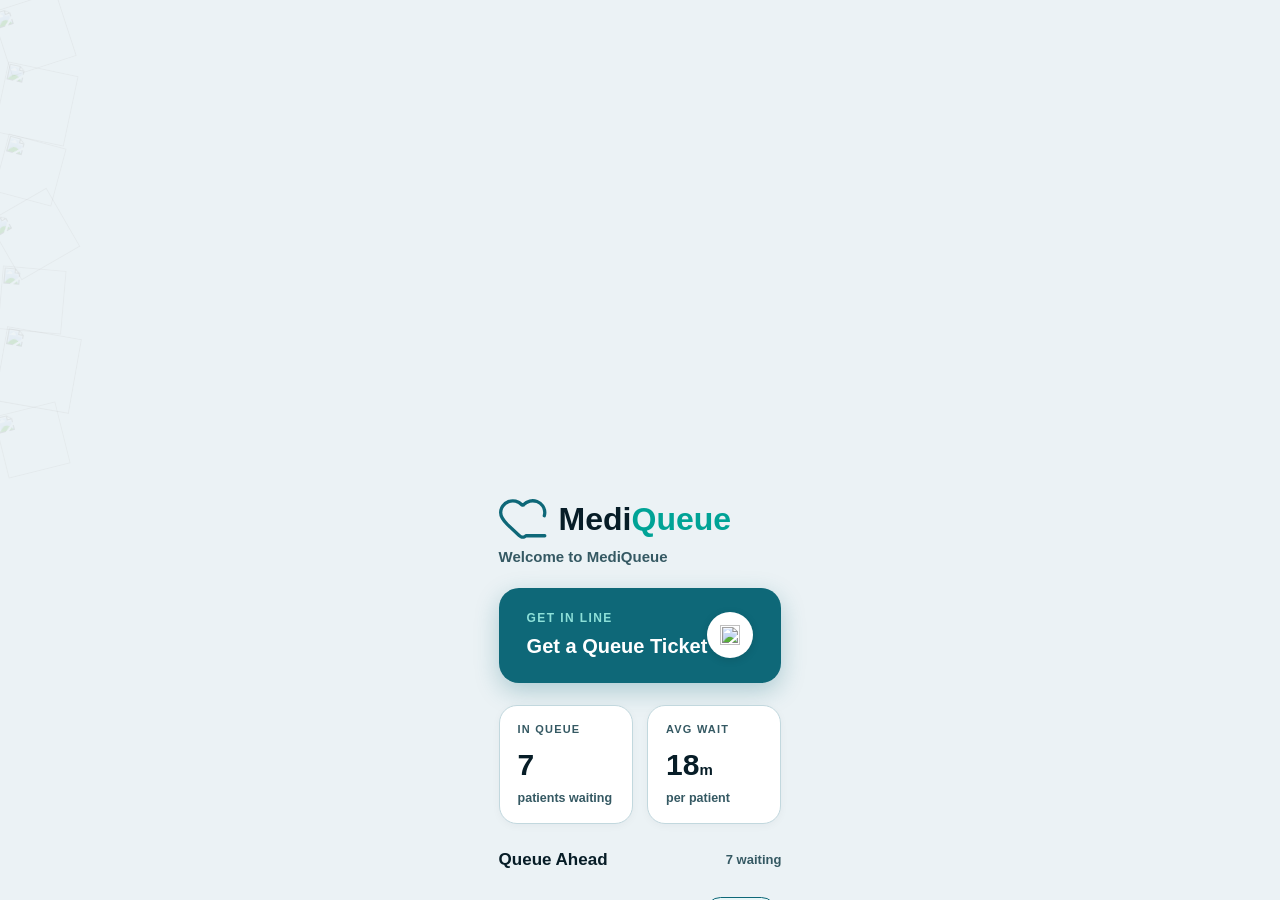
==== commit d6dda32f: "updated patient index.html" ====
--- a/medQueueProj/index.html
+++ b/medQueueProj/index.html
@@ -5,192 +5,237 @@
   <meta name="viewport" content="width=device-width, initial-scale=1.0">
   <title>MediQueue</title>
   <link rel="stylesheet" href="style.css">
+    <link rel="icon" type="image/svg+xml" href="favicon1.svg">
+
 </head>
 <body>
 <main class="app">
 
+  <!-- Full-Viewport Floating Background Icons -->
+  <div class="home-bg-decor" aria-hidden="true">
+    <div class="bg-icon-item" style="top: 5%; left: 6%; width: 68px; height: 68px; opacity: 0.16; transform: rotate(-18deg); animation: floatA 10s ease-in-out infinite;">
+      <img src="../assets/icons/stethoscope.svg" alt="" width="100%" height="100%">
+    </div>
+    <div class="bg-icon-item" style="top: 3%; right: 8%; width: 72px; height: 72px; opacity: 0.15; transform: rotate(12deg); animation: floatB 10s ease-in-out 1.2s infinite;">
+      <img src="../assets/icons/brain (1).svg" alt="" width="100%" height="100%">
+    </div>
+    <div class="bg-icon-item" style="top: 19%; right: 5%; width: 60px; height: 60px; opacity: 0.15; transform: rotate(15deg); animation: floatC 10s ease-in-out 0.9s infinite;">
+      <img src="../assets/icons/baby.svg" alt="" width="100%" height="100%">
+    </div>
+    <div class="bg-icon-item" style="bottom: 22%; left: 6%; width: 68px; height: 68px; opacity: 0.15; transform: rotate(-30deg); animation: floatC 10s ease-in-out 2s infinite;">
+      <img src="../assets/icons/bone.svg" alt="" width="100%" height="100%">
+    </div>
+    <div class="bg-icon-item" style="bottom: 12%; left: 40%; width: 64px; height: 64px; opacity: 0.15; transform: rotate(5deg); animation: floatB 10s ease-in-out 1s infinite;">
+      <img src="../assets/icons/heart (1).svg" alt="" width="100%" height="100%">
+    </div>
+    <div class="bg-icon-item" style="bottom: 16%; right: 7%; width: 76px; height: 76px; opacity: 0.16; transform: rotate(10deg); animation: floatA 10s ease-in-out 0.6s infinite;">
+      <img src="../assets/icons/heart (1).svg" alt="" width="100%" height="100%">
+    </div>
+    <div class="bg-icon-item" style="bottom: 5%; right: 18%; width: 64px; height: 64px; opacity: 0.14; transform: rotate(-14deg); animation: floatB 10s ease-in-out 3.3s infinite;">
+      <img src="../assets/icons/brain (1).svg" alt="" width="100%" height="100%">
+    </div>
+  </div>
+
   <!-- ============ SCREEN 1: HOME ============ -->
   <section class="screen active" id="screen-home" aria-label="Home Screen">
-    <div class="logo-row">
-      <div class="heart-mark" aria-hidden="true">
-        <svg viewBox="0 0 58 48" fill="none" xmlns="http://www.w3.org/2000/svg">
-          <path class="heart-stroke" d="M54.7493 20.0992C55.1358 18.8504 55.3325 17.5538 55.3333 16.2501C55.3475 13.369 54.4556 10.5521 52.7763 8.17431C51.097 5.79648 48.71 3.9705 45.933 2.9394C43.156 1.90829 40.1207 1.72097 37.231 2.40237C34.3414 3.08376 31.7345 4.60156 29.7573 6.75373C29.6176 6.89843 29.4487 7.01379 29.2611 7.09266C29.0735 7.17153 28.8712 7.21223 28.6667 7.21223C28.4622 7.21223 28.2598 7.17153 28.0722 7.09266C27.8846 7.01379 27.7157 6.89843 27.576 6.75373C25.5926 4.61545 22.9863 3.11031 20.1014 2.43709C17.2164 1.76388 14.1885 1.95426 11.4176 2.98309C8.64671 4.01193 6.26313 5.83082 4.58169 8.19953C2.90025 10.5682 2.00005 13.3753 2 16.2501C2 22.1917 6 26.5834 10 30.4584L24.688 44.2327C25.1921 44.7794 25.8105 45.216 26.5021 45.5134C27.1937 45.8107 27.9428 45.9621 28.6994 45.9575C29.4561 45.9528 30.2031 45.7923 30.8908 45.4864C31.5785 45.1806 32.1911 44.7365 32.688 44.1836L55.3333 44.2327"
-            stroke="#0E6878" stroke-width="4" stroke-linecap="round" stroke-linejoin="round"/>
-        </svg>
-      </div>
-      <h1 class="wordmark-text">Medi<span>Queue</span></h1>
-    </div>
-
-    <p class="home-eyebrow" id="home-eyebrow">Welcome to MediQueue</p>
-
-    <!-- Focal Point Action Button -->
-    <div class="action-card" role="button" tabindex="0" onclick="goTo('service')" aria-label="Get a Queue Ticket">
-      <div>
-        <div class="label">GET IN LINE</div>
-        <div class="headline">Get a Queue Ticket</div>
-      </div>
-      <div class="arrow-circle" aria-hidden="true">
-        <img src="assets/icons/angle-right.svg" alt="" width="20" height="20">
-      </div>
-    </div>
-
-    <div class="stats-row">
-      <div class="stat-card">
-        <div class="label">IN QUEUE</div>
-        <div class="value">7</div>
-        <div class="sub">patients waiting</div>
-      </div>
-      <div class="stat-card">
-        <div class="label">AVG WAIT</div>
-        <div class="value">18<small>m</small></div>
-        <div class="sub">per patient</div>
-      </div>
-    </div>
-
-    <div class="queue-head"><h3>Queue Ahead</h3><span>7 waiting</span></div>
-    <div id="home-queue-list" style="width:100%;"></div>
+    <div class="home-card">
+      <div class="logo-row">
+        <div class="heart-mark" aria-hidden="true">
+          <svg viewBox="0 0 58 48" fill="none" xmlns="http://www.w3.org/2000/svg">
+            <path class="heart-stroke" d="M54.7493 20.0992C55.1358 18.8504 55.3325 17.5538 55.3333 16.2501C55.3475 13.369 54.4556 10.5521 52.7763 8.17431C51.097 5.79648 48.71 3.9705 45.933 2.9394C43.156 1.90829 40.1207 1.72097 37.231 2.40237C34.3414 3.08376 31.7345 4.60156 29.7573 6.75373C29.6176 6.89843 29.4487 7.01379 29.2611 7.09266C29.0735 7.17153 28.8712 7.21223 28.6667 7.21223C28.4622 7.21223 28.2598 7.17153 28.0722 7.09266C27.8846 7.01379 27.7157 6.89843 27.576 6.75373C25.5926 4.61545 22.9863 3.11031 20.1014 2.43709C17.2164 1.76388 14.1885 1.95426 11.4176 2.98309C8.64671 4.01193 6.26313 5.83082 4.58169 8.19953C2.90025 10.5682 2.00005 13.3753 2 16.2501C2 22.1917 6 26.5834 10 30.4584L24.688 44.2327C25.1921 44.7794 25.8105 45.216 26.5021 45.5134C27.1937 45.8107 27.9428 45.9621 28.6994 45.9575C29.4561 45.9528 30.2031 45.7923 30.8908 45.4864C31.5785 45.1806 32.1911 44.7365 32.688 44.1836L55.3333 44.2327"
+              stroke="#001F3F" stroke-width="4" stroke-linecap="round" stroke-linejoin="round"/>
+          </svg>
+        </div>
+        <h1 class="wordmark-text">Medi<span>Queue</span></h1>
+      </div>
+
+      <p class="home-eyebrow" id="home-eyebrow">Welcome to MediQueue</p>
+
+      <div class="action-card" role="button" tabindex="0" onclick="goTo('service')" aria-label="Get a Queue Ticket">
+        <div>
+          <div class="label">GET IN LINE</div>
+          <div class="headline">Get a Queue Ticket</div>
+        </div>
+        <div class="arrow-circle" aria-hidden="true">
+          <img src="../assets/icons/move-right.svg" alt="" width="20" height="20">
+        </div>
+      </div>
+
+      <div class="stats-row">
+        <div class="stat-card">
+          <div class="label">IN QUEUE</div>
+          <div class="value">7</div>
+          <div class="sub">patients waiting</div>
+        </div>
+        <div class="stat-card">
+          <div class="label">AVG WAIT</div>
+          <div class="value">18<small>m</small></div>
+          <div class="sub">per patient</div>
+        </div>
+      </div>
+
+      <div class="queue-head">
+        <h3>Queue Ahead</h3>
+        <span>7 waiting</span>
+      </div>
+
+      <div class="home-queue-grid">
+        <div class="ticket-row"><span>02</span><span class="pill pill-waiting">Waiting</span></div>
+        <div class="ticket-row"><span>03</span><span class="pill pill-waiting">Waiting</span></div>
+        <div class="ticket-row"><span>04</span><span class="pill pill-waiting">Waiting</span></div>
+        <div class="ticket-row"><span>05</span><span class="pill pill-waiting">Waiting</span></div>
+        <div class="ticket-row"><span>06</span><span class="pill pill-waiting">Waiting</span></div>
+        <div class="ticket-row"><span>07</span><span class="pill pill-waiting">Waiting</span></div>
+      </div>
+    </div>
   </section>
 
   <!-- ============ SCREEN 2: SERVICE SELECTION ============ -->
   <section class="screen" id="screen-service" aria-label="Service Selection Screen">
     <div class="screen-body">
-      <div class="brand-header">
-        <svg class="heart-icon" viewBox="0 0 58 48" fill="none" xmlns="http://www.w3.org/2000/svg">
-          <path d="M54.7493 20.0992C55.1358 18.8504 55.3325 17.5538 55.3333 16.2501C55.3475 13.369 54.4556 10.5521 52.7763 8.17431C51.097 5.79648 48.71 3.9705 45.933 2.9394C43.156 1.90829 40.1207 1.72097 37.231 2.40237C34.3414 3.08376 31.7345 4.60156 29.7573 6.75373C29.6176 6.89843 29.4487 7.01379 29.2611 7.09266C29.0735 7.17153 28.8712 7.21223 28.6667 7.21223C28.4622 7.21223 28.2598 7.17153 28.0722 7.09266C27.8846 7.01379 27.7157 6.89843 27.576 6.75373C25.5926 4.61545 22.9863 3.11031 20.1014 2.43709C17.2164 1.76388 14.1885 1.95426 11.4176 2.98309C8.64671 4.01193 6.26313 5.83082 4.58169 8.19953C2.90025 10.5682 2.00005 13.3753 2 16.2501C2 22.1917 6 26.5834 10 30.4584L24.688 44.2327C25.1921 44.7794 25.8105 45.216 26.5021 45.5134C27.1937 45.8107 27.9428 45.9621 28.6994 45.9575C29.4561 45.9528 30.2031 45.7923 30.8908 45.4864C31.5785 45.1806 32.1911 44.7365 32.688 44.1836L55.3333 44.2327" stroke="#6FD6D0" stroke-width="4.5" stroke-linecap="round" stroke-linejoin="round"/>
-        </svg>
-        <span class="brand-title">Medi<span>Queue</span></span>
-      </div>
-
-      <button class="back-link" onclick="goTo('home')">‹ Back</button>
+      <button class="back-link" onclick="goTo('home')">
+        <svg class="back-icon" viewBox="0 0 24 24" fill="none" stroke="currentColor" stroke-width="2.5" stroke-linecap="round" stroke-linejoin="round"><path d="M15 18l-6-6 6-6"/></svg>
+        <span>Back</span>
+      </button>
       <div class="stepper-mount" data-step="service"></div>
       <h1 class="title">Which service do you need?</h1>
       <p class="subtitle">Select one service to receive a queue ticket.</p>
       <div class="option-grid" id="service-grid" role="radiogroup" aria-label="Medical Services"></div>
       <button class="btn-primary" id="service-continue" disabled onclick="goTo('classification')">Continue</button>
-    </div>
-    <div class="clinic-footer" id="footer-2"></div>
+      <div class="clinic-footer" id="footer-2"></div>
+    </div>
   </section>
 
   <!-- ============ SCREEN 3: CLASSIFICATION ============ -->
   <section class="screen" id="screen-classification" aria-label="Patient Type Screen">
     <div class="screen-body">
-      <div class="brand-header">
-        <svg class="heart-icon" viewBox="0 0 58 48" fill="none" xmlns="http://www.w3.org/2000/svg">
-          <path d="M54.7493 20.0992C55.1358 18.8504 55.3325 17.5538 55.3333 16.2501C55.3475 13.369 54.4556 10.5521 52.7763 8.17431C51.097 5.79648 48.71 3.9705 45.933 2.9394C43.156 1.90829 40.1207 1.72097 37.231 2.40237C34.3414 3.08376 31.7345 4.60156 29.7573 6.75373C29.6176 6.89843 29.4487 7.01379 29.2611 7.09266C29.0735 7.17153 28.8712 7.21223 28.6667 7.21223C28.4622 7.21223 28.2598 7.17153 28.0722 7.09266C27.8846 7.01379 27.7157 6.89843 27.576 6.75373C25.5926 4.61545 22.9863 3.11031 20.1014 2.43709C17.2164 1.76388 14.1885 1.95426 11.4176 2.98309C8.64671 4.01193 6.26313 5.83082 4.58169 8.19953C2.90025 10.5682 2.00005 13.3753 2 16.2501C2 22.1917 6 26.5834 10 30.4584L24.688 44.2327C25.1921 44.7794 25.8105 45.216 26.5021 45.5134C27.1937 45.8107 27.9428 45.9621 28.6994 45.9575C29.4561 45.9528 30.2031 45.7923 30.8908 45.4864C31.5785 45.1806 32.1911 44.7365 32.688 44.1836L55.3333 44.2327" stroke="#6FD6D0" stroke-width="4.5" stroke-linecap="round" stroke-linejoin="round"/>
-        </svg>
-        <span class="brand-title">Medi<span>Queue</span></span>
-      </div>
-
-      <button class="back-link" onclick="goTo('service')">‹ Back</button>
+      <button class="back-link" onclick="goTo('service')">
+        <svg class="back-icon" viewBox="0 0 24 24" fill="none" stroke="currentColor" stroke-width="2.5" stroke-linecap="round" stroke-linejoin="round"><path d="M15 18l-6-6 6-6"/></svg>
+        <span>Back</span>
+      </button>
       <div class="stepper-mount" data-step="type"></div>
       <h1 class="title">How would you classify yourself?</h1>
       <p class="subtitle">Priority patients are served first.</p>
       <div id="classification-list" role="radiogroup" aria-label="Patient Classifications"></div>
       <button class="btn-primary" id="classification-continue" disabled onclick="classificationContinue()">Continue</button>
-    </div>
-    <div class="clinic-footer" id="footer-3"></div>
+      <div class="clinic-footer" id="footer-3"></div>
+    </div>
   </section>
 
   <!-- ============ SCREEN 4: VERIFICATION ============ -->
   <section class="screen" id="screen-verify" aria-label="Verification Screen">
     <div class="screen-body">
-      <div class="brand-header">
-        <svg class="heart-icon" viewBox="0 0 58 48" fill="none" xmlns="http://www.w3.org/2000/svg">
-          <path d="M54.7493 20.0992C55.1358 18.8504 55.3325 17.5538 55.3333 16.2501C55.3475 13.369 54.4556 10.5521 52.7763 8.17431C51.097 5.79648 48.71 3.9705 45.933 2.9394C43.156 1.90829 40.1207 1.72097 37.231 2.40237C34.3414 3.08376 31.7345 4.60156 29.7573 6.75373C29.6176 6.89843 29.4487 7.01379 29.2611 7.09266C29.0735 7.17153 28.8712 7.21223 28.6667 7.21223C28.4622 7.21223 28.2598 7.17153 28.0722 7.09266C27.8846 7.01379 27.7157 6.89843 27.576 6.75373C25.5926 4.61545 22.9863 3.11031 20.1014 2.43709C17.2164 1.76388 14.1885 1.95426 11.4176 2.98309C8.64671 4.01193 6.26313 5.83082 4.58169 8.19953C2.90025 10.5682 2.00005 13.3753 2 16.2501C2 22.1917 6 26.5834 10 30.4584L24.688 44.2327C25.1921 44.7794 25.8105 45.216 26.5021 45.5134C27.1937 45.8107 27.9428 45.9621 28.6994 45.9575C29.4561 45.9528 30.2031 45.7923 30.8908 45.4864C31.5785 45.1806 32.1911 44.7365 32.688 44.1836L55.3333 44.2327" stroke="#6FD6D0" stroke-width="4.5" stroke-linecap="round" stroke-linejoin="round"/>
-        </svg>
-        <span class="brand-title">Medi<span>Queue</span></span>
-      </div>
-
-      <button class="back-link" onclick="goTo('classification')">‹ Back</button>
+      <button class="back-link" onclick="goTo('classification')">
+        <svg class="back-icon" viewBox="0 0 24 24" fill="none" stroke="currentColor" stroke-width="2.5" stroke-linecap="round" stroke-linejoin="round"><path d="M15 18l-6-6 6-6"/></svg>
+        <span>Back</span>
+      </button>
       <div class="stepper-mount" data-step="verify"></div>
       <h1 class="title">Verify Priority Access</h1>
       <p class="subtitle">Scan your Priority ID or QR code to verify priority lane access. No personal data will be stored.</p>
       <div class="scanner-box" aria-hidden="true">
         <div class="corner tl"></div><div class="corner tr"></div>
         <div class="corner bl"></div><div class="corner br"></div>
-        <div class="center-icon">▦</div>
       </div>
       <div class="scan-status" id="scan-status" aria-live="polite"></div>
       <button class="btn-primary" onclick="simulateScan()">Simulate Scan</button>
       <button class="btn-secondary" onclick="goTo('review')">Proceed as Regular Patient</button>
-    </div>
-    <div class="clinic-footer" id="footer-4"></div>
+      <div class="clinic-footer" id="footer-4"></div>
+    </div>
   </section>
 
   <!-- ============ SCREEN 5: REVIEW TICKET ============ -->
   <section class="screen" id="screen-review" aria-label="Ticket Review Screen">
     <div class="screen-body">
-      <div class="brand-header">
-        <svg class="heart-icon" viewBox="0 0 58 48" fill="none" xmlns="http://www.w3.org/2000/svg">
-          <path d="M54.7493 20.0992C55.1358 18.8504 55.3325 17.5538 55.3333 16.2501C55.3475 13.369 54.4556 10.5521 52.7763 8.17431C51.097 5.79648 48.71 3.9705 45.933 2.9394C43.156 1.90829 40.1207 1.72097 37.231 2.40237C34.3414 3.08376 31.7345 4.60156 29.7573 6.75373C29.6176 6.89843 29.4487 7.01379 29.2611 7.09266C29.0735 7.17153 28.8712 7.21223 28.6667 7.21223C28.4622 7.21223 28.2598 7.17153 28.0722 7.09266C27.8846 7.01379 27.7157 6.89843 27.576 6.75373C25.5926 4.61545 22.9863 3.11031 20.1014 2.43709C17.2164 1.76388 14.1885 1.95426 11.4176 2.98309C8.64671 4.01193 6.26313 5.83082 4.58169 8.19953C2.90025 10.5682 2.00005 13.3753 2 16.2501C2 22.1917 6 26.5834 10 30.4584L24.688 44.2327C25.1921 44.7794 25.8105 45.216 26.5021 45.5134C27.1937 45.8107 27.9428 45.9621 28.6994 45.9575C29.4561 45.9528 30.2031 45.7923 30.8908 45.4864C31.5785 45.1806 32.1911 44.7365 32.688 44.1836L55.3333 44.2327" stroke="#6FD6D0" stroke-width="4.5" stroke-linecap="round" stroke-linejoin="round"/>
-        </svg>
-        <span class="brand-title">Medi<span>Queue</span></span>
-      </div>
-
-      <button class="back-link" id="review-back" onclick="goBackFromReview()">‹ Back</button>
+      <button class="back-link" id="review-back" onclick="goBackFromReview()">
+        <svg class="back-icon" viewBox="0 0 24 24" fill="none" stroke="currentColor" stroke-width="2.5" stroke-linecap="round" stroke-linejoin="round"><path d="M15 18l-6-6 6-6"/></svg>
+        <span>Back</span>
+      </button>
       <div class="stepper-mount" data-step="ticket"></div>
       <h1 class="title">Review your Queue Ticket.</h1>
       <p class="subtitle">Confirm details before joining the queue.</p>
+      
       <div class="ticket-card">
         <div class="clinic">MEDIQ CLINIC</div>
         <div class="svc-row">
-          <div class="svc-name" id="ticket-service">Cardiology</div>
+          <div class="svc-name" id="ticket-service">General Medicine</div>
           <div class="qnum">07</div>
         </div>
         <div class="ticket-grid">
           <div><div class="k">Date</div><div class="v" id="ticket-date">—</div></div>
           <div><div class="k">Time Issued</div><div class="v" id="ticket-time">—</div></div>
           <div><div class="k">Patient Type</div><div class="v" id="ticket-type">Regular Patient</div></div>
-          <div><div class="k">Department</div><div class="v" id="ticket-dept">Cardiology</div></div>
+          <div><div class="k">Department</div><div class="v" id="ticket-dept">General Medicine</div></div>
         </div>
       </div>
       <button class="btn-primary" onclick="goTo('status')">Join Queue</button>
-    </div>
-    <div class="clinic-footer" id="footer-5"></div>
+      <div class="clinic-footer" id="footer-5"></div>
+    </div>
   </section>
 
   <!-- ============ SCREEN 6: QUEUE STATUS ============ -->
   <section class="screen" id="screen-status" aria-label="Queue Status Screen">
     <div class="screen-body">
-      <div class="brand-header">
-        <svg class="heart-icon" viewBox="0 0 58 48" fill="none" xmlns="http://www.w3.org/2000/svg">
-          <path d="M54.7493 20.0992C55.1358 18.8504 55.3325 17.5538 55.3333 16.2501C55.3475 13.369 54.4556 10.5521 52.7763 8.17431C51.097 5.79648 48.71 3.9705 45.933 2.9394C43.156 1.90829 40.1207 1.72097 37.231 2.40237C34.3414 3.08376 31.7345 4.60156 29.7573 6.75373C29.6176 6.89843 29.4487 7.01379 29.2611 7.09266C29.0735 7.17153 28.8712 7.21223 28.6667 7.21223C28.4622 7.21223 28.2598 7.17153 28.0722 7.09266C27.8846 7.01379 27.7157 6.89843 27.576 6.75373C25.5926 4.61545 22.9863 3.11031 20.1014 2.43709C17.2164 1.76388 14.1885 1.95426 11.4176 2.98309C8.64671 4.01193 6.26313 5.83082 4.58169 8.19953C2.90025 10.5682 2.00005 13.3753 2 16.2501C2 22.1917 6 26.5834 10 30.4584L24.688 44.2327C25.1921 44.7794 25.8105 45.216 26.5021 45.5134C27.1937 45.8107 27.9428 45.9621 28.6994 45.9575C29.4561 45.9528 30.2031 45.7923 30.8908 45.4864C31.5785 45.1806 32.1911 44.7365 32.688 44.1836L55.3333 44.2327" stroke="#6FD6D0" stroke-width="4.5" stroke-linecap="round" stroke-linejoin="round"/>
-        </svg>
-        <span class="brand-title">Medi<span>Queue</span></span>
-      </div>
-
-      <h1 class="title" style="margin-bottom:18px;">Queue Status</h1>
-      <div class="status-row">
-        <div class="now-serving-card"><div class="label">NOW SERVING</div><div class="val">01</div></div>
-        <div class="ahead-card"><div class="label">AHEAD OF YOU</div><div class="val">06</div><div class="sub">~24 min wait</div></div>
-      </div>
-      <div class="queue-badge">
-        <div class="label">YOUR QUEUE NUMBER</div>
-        <div class="num">07</div>
-      </div>
-      <button class="btn-primary" onclick="goTo('doctors')">View Doctor Availability</button>
-      <div class="queue-head" style="margin-top:24px;"><h3>Queue Ahead</h3><span>6 waiting</span></div>
-      <div id="status-queue-list"></div>
-    </div>
-    <div class="clinic-footer" id="footer-6"></div>
+      <button class="back-link" onclick="goTo('review')">
+        <svg class="back-icon" viewBox="0 0 24 24" fill="none" stroke="currentColor" stroke-width="2.5" stroke-linecap="round" stroke-linejoin="round"><path d="M15 18l-6-6 6-6"/></svg>
+        <span>Back</span>
+      </button>
+      <h1 class="title">Queue Status</h1>
+      <p class="subtitle">Live tracking for your consultation ticket.</p>
+
+      <div class="merged-circles-container">
+        <div class="status-circle-item secondary-circle">
+          <div class="circle-ring ring-teal">
+            <span class="circle-val">01</span>
+          </div>
+          <div class="circle-label">NOW SERVING</div>
+          <div class="circle-sub">Counter 01</div>
+        </div>
+
+        <div class="status-circle-item primary-circle">
+          <div class="circle-ring ring-main">
+            <span class="circle-val">07</span>
+          </div>
+          <div class="circle-label">YOUR TICKET</div>
+          <div class="circle-sub text-teal">In Queue</div>
+        </div>
+
+        <div class="status-circle-item secondary-circle">
+          <div class="circle-ring ring-orange">
+            <span class="circle-val">06</span>
+          </div>
+          <div class="circle-label">AHEAD OF YOU</div>
+          <div class="circle-sub">~24m wait</div>
+        </div>
+      </div>
+
+      <div class="queue-ahead-card mt-20">
+        <div class="card-header-row">
+          <span class="card-title">Queue Ahead</span>
+          <span class="card-count-badge">6 Waiting</span>
+        </div>
+
+        <div id="status-queue-list"></div>
+
+        <button class="btn-start-cycle" onclick="goTo('doctors')">
+          <span>DOCTOR AVAILABILITY</span>
+        </button>
+      </div>
+      <div class="clinic-footer" id="footer-6"></div>
+    </div>
   </section>
 
   <!-- ============ SCREEN 7: DOCTOR AVAILABILITY ============ -->
   <section class="screen" id="screen-doctors" aria-label="Doctor Availability Screen">
     <div class="screen-body">
-      <div class="brand-header">
-        <svg class="heart-icon" viewBox="0 0 58 48" fill="none" xmlns="http://www.w3.org/2000/svg">
-          <path d="M54.7493 20.0992C55.1358 18.8504 55.3325 17.5538 55.3333 16.2501C55.3475 13.369 54.4556 10.5521 52.7763 8.17431C51.097 5.79648 48.71 3.9705 45.933 2.9394C43.156 1.90829 40.1207 1.72097 37.231 2.40237C34.3414 3.08376 31.7345 4.60156 29.7573 6.75373C29.6176 6.89843 29.4487 7.01379 29.2611 7.09266C29.0735 7.17153 28.8712 7.21223 28.6667 7.21223C28.4622 7.21223 28.2598 7.17153 28.0722 7.09266C27.8846 7.01379 27.7157 6.89843 27.576 6.75373C25.5926 4.61545 22.9863 3.11031 20.1014 2.43709C17.2164 1.76388 14.1885 1.95426 11.4176 2.98309C8.64671 4.01193 6.26313 5.83082 4.58169 8.19953C2.90025 10.5682 2.00005 13.3753 2 16.2501C2 22.1917 6 26.5834 10 30.4584L24.688 44.2327C25.1921 44.7794 25.8105 45.216 26.5021 45.5134C27.1937 45.8107 27.9428 45.9621 28.6994 45.9575C29.4561 45.9528 30.2031 45.7923 30.8908 45.4864C31.5785 45.1806 32.1911 44.7365 32.688 44.1836L55.3333 44.2327" stroke="#6FD6D0" stroke-width="4.5" stroke-linecap="round" stroke-linejoin="round"/>
-        </svg>
-        <span class="brand-title">Medi<span>Queue</span></span>
-      </div>
-
-      <button class="back-link" onclick="goTo('status')">‹ Back</button>
+      <button class="back-link" onclick="goTo('status')">
+        <svg class="back-icon" viewBox="0 0 24 24" fill="none" stroke="currentColor" stroke-width="2.5" stroke-linecap="round" stroke-linejoin="round"><path d="M15 18l-6-6 6-6"/></svg>
+        <span>Back</span>
+      </button>
       <h1 class="title">Doctor on Duty</h1>
       <p class="subtitle">Real-time availability as of today.</p>
       <div class="doctor-grid" id="doctor-grid"></div>
-    </div>
-    <div class="clinic-footer" id="footer-7"></div>
+      <div class="clinic-footer" id="footer-7"></div>
+    </div>
   </section>
 
 </main>
--- a/medQueueProj/style.css
+++ b/medQueueProj/style.css
@@ -1,10 +1,10 @@
 :root {
   /* Canvas & Backgrounds */
-  --app-bg: #ebf2f5;             /* Unified soft cool gray-teal canvas */
+  --app-bg: #EBF2F5;             /* Soft cool gray-teal canvas */
   
   /* Cards & Surfaces */
-  --card-bg: #FFFFFF;             /* Pure white for functional containers */
-  --card-border: #C2D8DE;         /* Soft slate boundaries */
+  --card-bg: #FFFFFF;             /* Pure white floating containers */
+  --card-border: #C2D8DE;         /* Defined slate borders */
   --card-shadow: 0 4px 16px rgba(7, 29, 39, 0.06);
   --card-selected-bg: #EAF7F6;
   
@@ -14,9 +14,9 @@
   --text-inverse: #FFFFFF;        /* Pure white for dark buttons/headers */
   
   /* Brand & Status Colors */
-  --accent-teal: #0E6878;         /* Primary deep teal */
+  --accent-teal: #0E6878;         /* Primary brand dark teal */
   --accent-bright: #00A396;       /* High-contrast cyan highlight */
-  --cta-bg: #0E6878;              /* Hero background for primary CTA */
+  --cta-bg: #0E6878;              /* Hero background for Get in Line CTA */
   --cta-hover: #095260;
   --priority-orange: #B85C00;     
   --priority-bg: #FFF4E8;
@@ -39,16 +39,17 @@
 }
 
 body {
-  background: #ebf2f5;
+  background: #071D27;
   color: var(--text-main);
   min-height: 100dvh;
   display: flex;
   justify-content: center;
 }
 
+/* Fluid Responsive Parent Wrapper */
 .app {
   width: 100%;
-  max-width: 440px;
+  max-width: 100%;
   min-height: 100dvh;
   position: relative;
   overflow: hidden;
@@ -58,6 +59,8 @@
 .screen {
   display: none;
   min-height: 100dvh;
+  max-width: 680px;               /* Centered readable container on large viewports */
+  margin: 0 auto;
   padding: 20px 20px 28px;
   flex-direction: column;
   animation: fadeSlide .28s cubic-bezier(0.16, 1, 0.3, 1);
@@ -76,7 +79,7 @@
   flex: 1;
 }
 
-/* Header Bar (Screens 2–7) */
+/* Top Header Bar */
 .brand-header {
   display: flex;
   align-items: center;
@@ -330,7 +333,7 @@
   to { opacity: 1; transform: translateY(0); }
 }
 
-/* Primary Action CTA (Get Queue Focal Point) */
+/* Primary Hero Action CTA */
 .action-card {
   width: 100%;
   min-height: 80px;
@@ -378,7 +381,13 @@
   box-shadow: 0 2px 8px rgba(0, 0, 0, 0.12);
 }
 
-/* De-emphasized Stats Elements */
+.action-card .arrow-circle img {
+  width: 20px;
+  height: 20px;
+  display: block;
+}
+
+/* Secondary Stat Cards */
 .stats-row {
   display: flex;
   gap: 14px;
@@ -442,6 +451,7 @@
   font-weight: 700;
 }
 
+/* Clean Separator Rows for Queue Items */
 .ticket-row {
   display: flex;
   justify-content: space-between;
@@ -505,10 +515,12 @@
   min-height: 104px;
 }
 
-.option-card .icon {
-  font-size: 24px;
+.option-card .icon img {
+  width: 24px;
+  height: 24px;
+  display: block;
+  object-fit: contain;
   margin-bottom: 10px;
-  color: var(--accent-teal);
 }
 
 .option-card .name {
@@ -789,4 +801,57 @@
   color: var(--text-sub);
   font-weight: 700;
   margin-bottom: 12px;
-}+}
+
+/* ==========================================
+   RESPONSIVE MEDIA QUERIES
+   ========================================== */
+
+/* Tablet Viewports (600px and up) */
+@media (min-width: 600px) {
+  .screen {
+    padding: 32px 28px;
+  }
+
+  h1.title {
+    font-size: 32px;
+  }
+
+  p.subtitle {
+    font-size: 16.5px;
+    margin-bottom: 28px;
+  }
+
+  .option-grid {
+    grid-template-columns: repeat(3, 1fr);
+    gap: 18px;
+  }
+
+  .doctor-grid {
+    grid-template-columns: repeat(3, 1fr);
+    gap: 18px;
+  }
+
+  .action-card {
+    padding: 22px 28px;
+  }
+
+  .ticket-card {
+    padding: 32px;
+  }
+}
+
+/* Desktop Viewports (900px and up) */
+@media (min-width: 900px) {
+  .screen {
+    max-width: 860px;
+  }
+
+  .option-grid {
+    grid-template-columns: repeat(4, 1fr);
+  }
+
+  .doctor-grid {
+    grid-template-columns: repeat(4, 1fr);
+  }
+}
